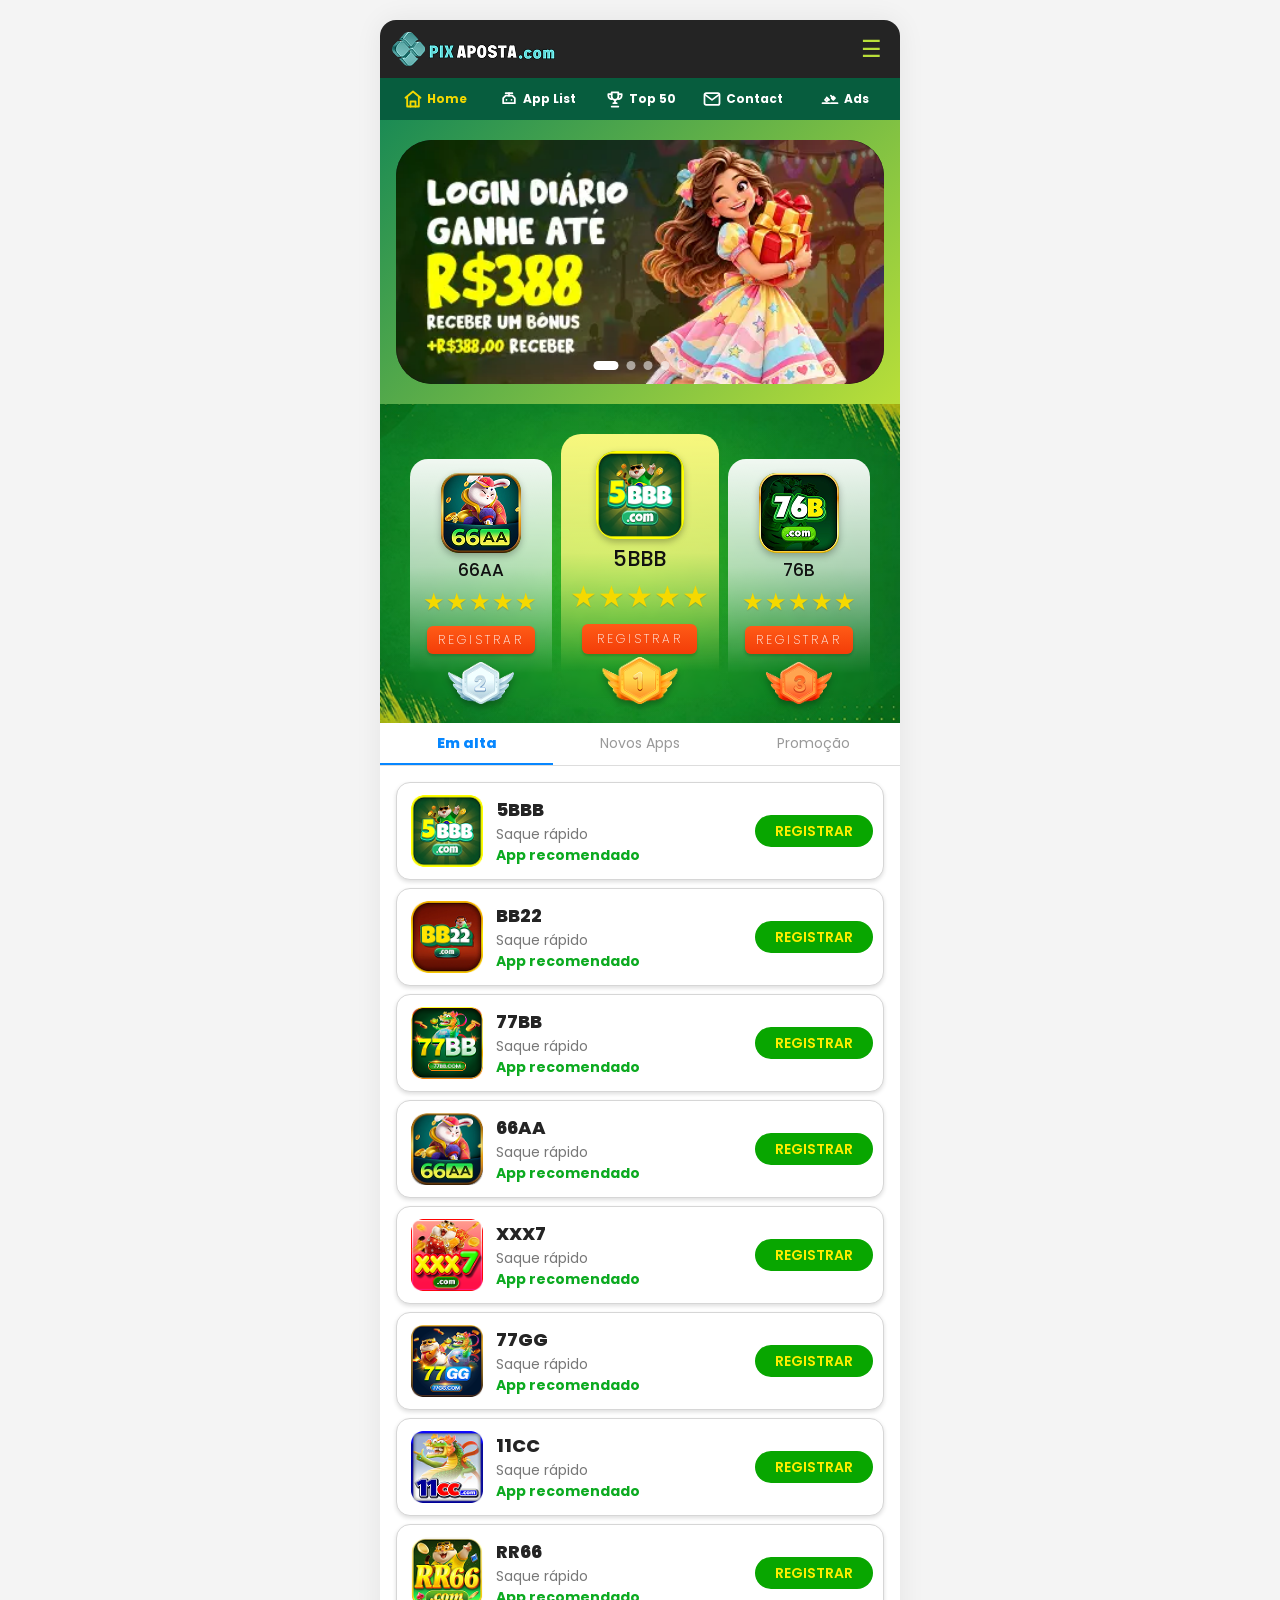
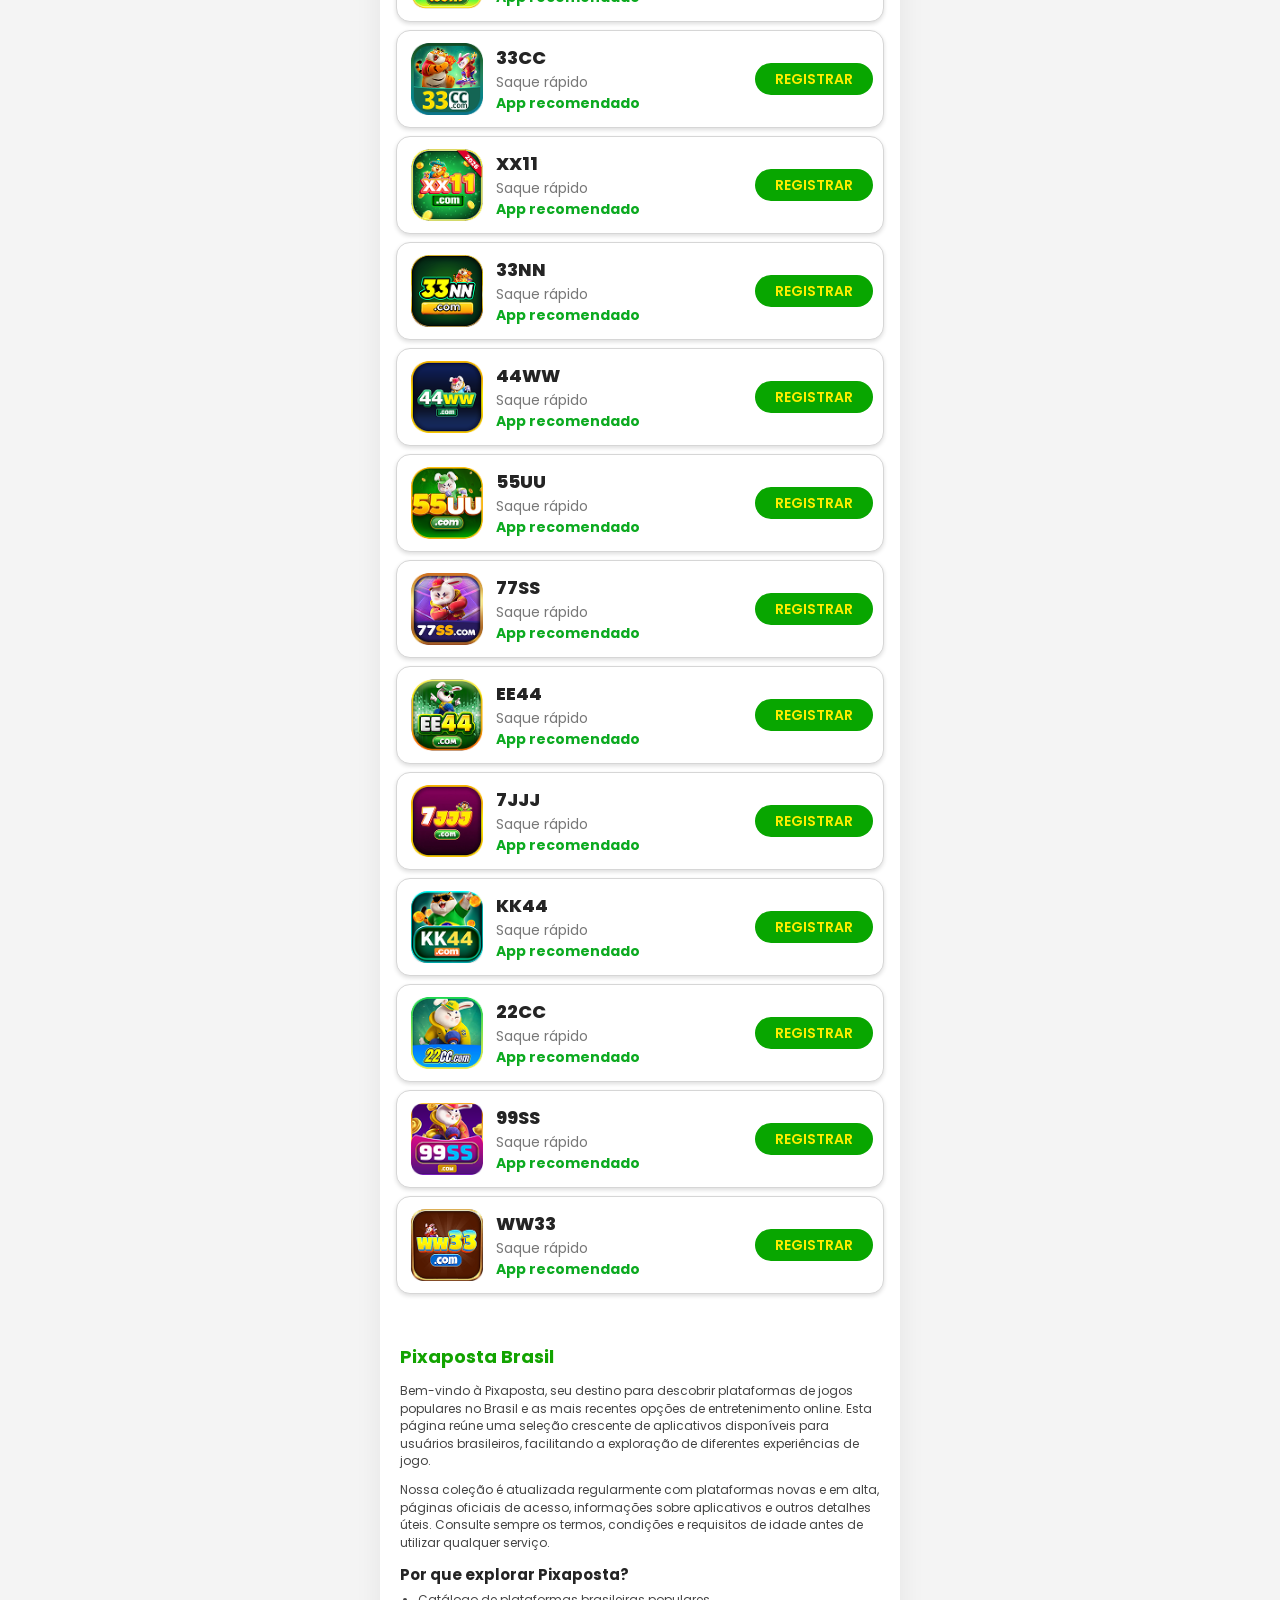
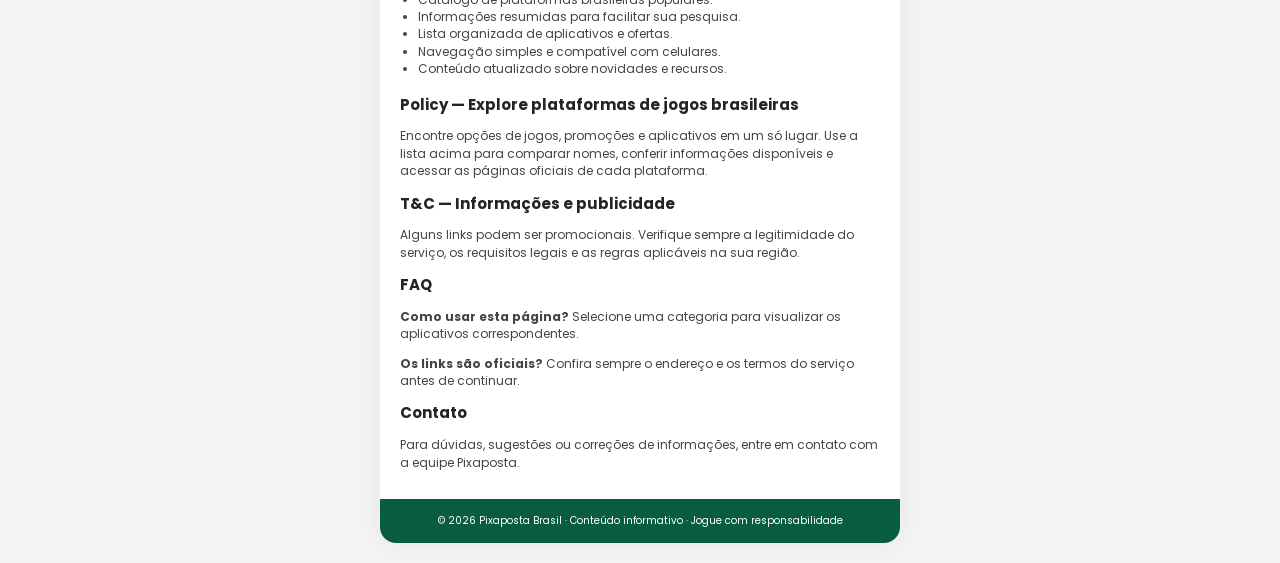
==== index.html @ 44bed82c "update 5" ====
<!doctype html>
<html lang="pt-BR">
<head>
    <meta charset="utf-8">
    <meta name="viewport" content="width=device-width, initial-scale=1">
    <title>Pixaposta Brasil — Aplicativos de Jogos, Plataformas e Ofertas</title>
    <meta name="description" content="Confira aplicativos de jogos e plataformas populares no Brasil. Explore novidades, ofertas e informações sobre cada aplicativo.">
    <meta name="robots" content="index,follow,max-image-preview:large">
    <meta name="author" content="Pixaposta Brasil">
    <meta name="format-detection" content="telephone=no">
    <link rel="canonical" href="https://example.com/">
    <meta property="og:type" content="website">
    <meta property="og:locale" content="pt_BR">
    <meta property="og:title" content="Pixaposta Brasil — Aplicativos de Jogos, Plataformas e Ofertas">
    <meta property="og:description" content="Explore plataformas brasileiras de jogos, bônus e aplicativos recomendados.">
    <meta name="theme-color" content="#075d3e">
    <link rel="preconnect" href="https://fonts.googleapis.com">
    <link rel="preconnect" href="https://fonts.gstatic.com" crossorigin>
    <link href="https://fonts.googleapis.com/css2?family=Poppins:wght@400;500;600;700;800;900&display=swap" rel="stylesheet">
    <link rel="stylesheet" href="./assets/css/style.css">
    <script type="application/ld+json">
    {"@context":"https://schema.org","@type":"WebSite","name":"Pix Aposta Brasil","url":"https://example.com/","inLanguage":"pt-BR","description":"Plataformas brasileiras de jogos, bônus e aplicativos recomendados."}
    </script>
</head>
<body>
<main class="site" id="home">
    <header>
        <div class="topbar">
        <a class="brand" href="index.html" aria-label="Pix Aposta Brasil">
            <img class="brand-logo" src="./assets/images/pixaposta-logo.png" alt="Pix Aposta Brasil">
        </a>
        <button class="menu" id="menu-toggle" type="button" aria-label="Abrir menu" aria-expanded="false" aria-controls="site-menu">☰</button>
        </div>
        <nav class="menu-panel" id="site-menu" aria-label="Menu do site">
        <a href="index.html"><span class="menu-icon" aria-hidden="true"><svg viewBox="0 0 24 24" fill="none" stroke="currentColor" stroke-width="2" stroke-linecap="round" stroke-linejoin="round"><path d="M3 10.5 12 3l9 7.5"/><path d="M5 9.5V21h14V9.5"/><path d="M9 21v-6h6v6"/></svg></span>Home</a>
        <a href="#policy"><span class="menu-icon" aria-hidden="true"><svg viewBox="0 0 24 24" fill="none" stroke="currentColor" stroke-width="2" stroke-linecap="round" stroke-linejoin="round"><path d="M12 3 20 6v6c0 5-3.5 8-8 9-4.5-1-8-4-8-9V6l8-3Z"/><path d="m9 12 2 2 4-4"/></svg></span>Policy</a>
        <a href="#terms"><span class="menu-icon" aria-hidden="true"><svg viewBox="0 0 24 24" fill="none" stroke="currentColor" stroke-width="2" stroke-linecap="round" stroke-linejoin="round"><path d="M6 3h9l3 3v15H6z"/><path d="M15 3v4h4"/><path d="M9 12h6M9 16h6"/></svg></span>T&amp;C</a>
        <a href="#about"><span class="menu-icon" aria-hidden="true"><svg viewBox="0 0 24 24" fill="none" stroke="currentColor" stroke-width="2" stroke-linecap="round" stroke-linejoin="round"><circle cx="12" cy="8" r="4"/><path d="M4 21c1.5-4 4-6 8-6s6.5 2 8 6"/></svg></span>About</a>
        <a href="#faq"><span class="menu-icon" aria-hidden="true"><svg viewBox="0 0 24 24" fill="none" stroke="currentColor" stroke-width="2" stroke-linecap="round" stroke-linejoin="round"><circle cx="12" cy="12" r="9"/><path d="M9.5 9a2.7 2.7 0 1 1 4.5 2c-1.4 1-2 1.5-2 3"/><path d="M12 17h.01"/></svg></span>FAQ</a>
        </nav>
        <nav class="nav" aria-label="Navegação principal">
        <a href="index.html" class="active" aria-current="page"><span class="nav-icon" aria-hidden="true"><svg viewBox="0 0 24 24" fill="none" stroke="currentColor" stroke-width="2.2" stroke-linecap="round" stroke-linejoin="round"><path d="M3 10.5 12 3l9 7.5"/><path d="M5 9.5V21h14V9.5"/><path d="M9 21v-6h6v6"/></svg></span><span class="nav-label">Home</span></a>
        <a href="applist.html"><span class="nav-icon" aria-hidden="true"><svg viewBox="0 0 24 24" fill="none" stroke="currentColor" stroke-width="2.1" stroke-linecap="round" stroke-linejoin="round"><path d="M8 8h8l3 3v6H5v-6l3-3Z"/><path d="M9 13h.01M15 13h.01"/><path d="M12 8V5"/><path d="M8 5h8"/></svg></span><span class="nav-label">App List</span></a>
        <a href="top.html"><span class="nav-icon" aria-hidden="true"><svg viewBox="0 0 24 24" fill="none" stroke="currentColor" stroke-width="2.1" stroke-linecap="round" stroke-linejoin="round"><path d="M8 4h8v5a4 4 0 0 1-8 0V4Z"/><path d="M8 6H4v2a4 4 0 0 0 4 4M16 6h4v2a4 4 0 0 1-4 4M12 13v4M8 21h8M10 17h4"/></svg></span><span class="nav-label">Top 50</span></a>
        <a href="#contato"><span class="nav-icon" aria-hidden="true"><svg viewBox="0 0 24 24" fill="none" stroke="currentColor" stroke-width="2.1" stroke-linecap="round" stroke-linejoin="round"><rect x="3" y="5" width="18" height="14" rx="2"/><path d="m4 7 8 6 8-6"/></svg></span><span class="nav-label">Contact</span></a>
        <a href="#anuncios"><span class="nav-icon" aria-hidden="true"><svg viewBox="0 0 24 24" fill="none" stroke="currentColor" stroke-width="2.1" stroke-linecap="round" stroke-linejoin="round"><path d="m14 11 2-2 2 2-2 2-2-2Z"/><path d="m10 13-2 2-2-2 2-2 2 2Z"/><path d="m8 10 3 3"/><path d="m13 8 3 3"/><path d="M3 17h8M13 17h8"/></svg></span><span class="nav-label">Ads</span></a>
        </nav>
    </header>
    <section class="hero" aria-labelledby="hero-title">

        <div
            class="hero-slider"
            id="hero-slider"
            aria-roledescription="carousel"
            aria-label="Banners em destaque"
        >

            <div class="hero-slides">

                <article
                    class="hero-slide active"
                    role="group"
                    aria-roledescription="slide"
                    aria-label="1 de 5"
                >
                    <img
                        src="./assets/images/banners/banner-slider1.webp"
                        alt="Pix Aposta Brasil - Banner em destaque"
                        width="1200"
                        height="600"
                        fetchpriority="high"
                        decoding="async"
                    >
                </article>

                <article
                    class="hero-slide"
                    role="group"
                    aria-roledescription="slide"
                    aria-label="2 de 5"
                    aria-hidden="true"
                >
                    <img
                        src="./assets/images/banners/banner-slider2.webp"
                        alt="Pix Aposta Brasil - Ofertas e novidades"
                        width="1200"
                        height="600"
                        loading="lazy"
                        decoding="async"
                    >
                </article>

                <article
                    class="hero-slide"
                    role="group"
                    aria-roledescription="slide"
                    aria-label="3 de 5"
                    aria-hidden="true"
                >
                    <img
                        src="./assets/images/banners/banner-slider3.webp"
                        alt="Pix Aposta Brasil - Plataformas em destaque"
                        width="1200"
                        height="600"
                        loading="lazy"
                        decoding="async"
                    >
                </article>

                <!-- <article
                    class="hero-slide"
                    role="group"
                    aria-roledescription="slide"
                    aria-label="4 de 5"
                    aria-hidden="true"
                >
                    <img
                        src="./assets/images/banners/banner-slider4.webp"
                        alt="Pix Aposta Brasil - Promoções especiais"
                        width="1200"
                        height="600"
                        loading="lazy"
                        decoding="async"
                    >
                </article>

                <article
                    class="hero-slide"
                    role="group"
                    aria-roledescription="slide"
                    aria-label="5 de 5"
                    aria-hidden="true"
                >
                    <img
                        src="./assets/images/banners/banner-slider5.webp"
                        alt="Pix Aposta Brasil - Novos aplicativos"
                        width="1200"
                        height="600"
                        loading="lazy"
                        decoding="async"
                    >
                </article> -->

            </div>

            <!-- Previous -->
            <button
                class="hero-arrow hero-prev"
                type="button"
                aria-label="Banner anterior"
            >
                ‹
            </button>

            <!-- Next -->
            <button
                class="hero-arrow hero-next"
                type="button"
                aria-label="Próximo banner"
            >
                ›
            </button>

            <!-- Indicators -->
            <div
                class="hero-dots"
                role="tablist"
                aria-label="Selecionar banner"
            >
                <button
                    class="hero-dot active"
                    type="button"
                    role="tab"
                    aria-selected="true"
                    aria-label="Ir para o banner 1"
                    data-slide="0"
                ></button>

                <button
                    class="hero-dot"
                    type="button"
                    role="tab"
                    aria-selected="false"
                    aria-label="Ir para o banner 2"
                    data-slide="1"
                ></button>

                <button
                    class="hero-dot"
                    type="button"
                    role="tab"
                    aria-selected="false"
                    aria-label="Ir para o banner 3"
                    data-slide="2"
                ></button>

                <button
                    class="hero-dot"
                    type="button"
                    role="tab"
                    aria-selected="false"
                    aria-label="Ir para o banner 4"
                    data-slide="3"
                ></button>

                <button
                    class="hero-dot"
                    type="button"
                    role="tab"
                    aria-selected="false"
                    aria-label="Ir para o banner 5"
                    data-slide="4"
                ></button>
            </div>

        </div>

    </section>
    <!-- =========================
     TOP 3 PLATFORM RANKING
    ========================= -->
    <section class="top3-ranking">

    <!-- Background image goes here -->
    <div class="ranking-bg"></div>

    <div class="ranking-content">

        <!-- RANK #2 -->
        <article class="rank-card rank-2">
        <div class="rank-platform">
            <div class="platform-logo">
            <img src="./assets/images/66AA_rank2.png" alt="66AA">
            </div>
            <div class="platform-name">66AA</div>

            <div class="stars">
            ★★★★★
            </div>

            <a href="#" class="rank-button">REGISTRAR</a>
        </div>

        <div class="rank-medal">
            <img src="./assets/images/rank2-icon.png" alt="2nd place">
        </div>
        </article>


        <!-- RANK #1 -->
        <article class="rank-card rank-1">
        <div class="rank-platform">
            <div class="platform-logo">
            <img src="./assets/images/5BBB_rank1.png" alt="5BBB">
            </div>

            <div class="platform-name">5BBB</div>

            <div class="stars">
            ★★★★★
            </div>

            <a href="#" class="rank-button">REGISTRAR</a>
        </div>

        <div class="rank-medal">
            <img src="./assets/images/rank1-icon.png" alt="1st place">
        </div>
        </article>


        <!-- RANK #3 -->
        <article class="rank-card rank-3">
        <div class="rank-platform">
            <div class="platform-logo">
            <img src="./assets/images/76B_rank3.png" alt="76B">
            </div>

            <div class="platform-name">76B</div>

            <div class="stars">
            ★★★★★
            </div>

            <a href="#" class="rank-button">REGISTRAR</a>
        </div>

        <div class="rank-medal">
            <img src="./assets/images/rank3-icon.png" alt="3rd place">
        </div>
        </article>

    </div>
    </section>
    <nav class="tabs" aria-label="Categorias" role="tablist">
        <button class="active" id="tab-hot" role="tab" aria-selected="true" aria-controls="apps" data-category="hot">Em alta</button>
        <button id="tab-new" role="tab" aria-selected="false" aria-controls="apps" data-category="new">Novos Apps</button>
        <button id="tab-promo" role="tab" aria-selected="false" aria-controls="apps" data-category="promo">Promoção</button>
    </nav>
    <section class="list" id="apps" aria-labelledby="apps-title" role="tabpanel" tabindex="0">
        <h2 id="apps-title" class="sr-only">Aplicativos em alta</h2>
        <div id="app-list"></div>
        <p id="empty-state" class="empty-state" hidden>Nenhum aplicativo disponível nesta categoria.</p>
    </section>
    <section class="content" id="top10">
        <h2 id="about">Pixaposta Brasil</h2>
        <p>Bem-vindo à Pixaposta, seu destino para descobrir plataformas de jogos populares no Brasil e as mais recentes opções de entretenimento online. Esta página reúne uma seleção crescente de aplicativos disponíveis para usuários brasileiros, facilitando a exploração de diferentes experiências de jogo.</p>
        <p>Nossa coleção é atualizada regularmente com plataformas novas e em alta, páginas oficiais de acesso, informações sobre aplicativos e outros detalhes úteis. Consulte sempre os termos, condições e requisitos de idade antes de utilizar qualquer serviço.</p>
        <h3>Por que explorar Pixaposta?</h3>
        <ul><li>Catálogo de plataformas brasileiras populares.</li><li>Informações resumidas para facilitar sua pesquisa.</li><li>Lista organizada de aplicativos e ofertas.</li><li>Navegação simples e compatível com celulares.</li><li>Conteúdo atualizado sobre novidades e recursos.</li></ul>
        <h3 id="policy">Policy — Explore plataformas de jogos brasileiras</h3>
        <p>Encontre opções de jogos, promoções e aplicativos em um só lugar. Use a lista acima para comparar nomes, conferir informações disponíveis e acessar as páginas oficiais de cada plataforma.</p>
        <h3 id="terms">T&amp;C — Informações e publicidade</h3><p>Alguns links podem ser promocionais. Verifique sempre a legitimidade do serviço, os requisitos legais e as regras aplicáveis na sua região.</p>
        <h3 id="faq">FAQ</h3><p><strong>Como usar esta página?</strong> Selecione uma categoria para visualizar os aplicativos correspondentes.</p><p><strong>Os links são oficiais?</strong> Confira sempre o endereço e os termos do serviço antes de continuar.</p><h3 id="contato">Contato</h3><p>Para dúvidas, sugestões ou correções de informações, entre em contato com a equipe Pixaposta.</p>
    </section>
    <footer class="footer">© 2026 Pixaposta Brasil · Conteúdo informativo · Jogue com responsabilidade</footer>
    </main>
    <script src="./assets/js/app.js" defer></script>
</body>
</html>
---- assets/css/style.css ----
:root {
  --green: #075d3e;
  --green-2: #16a000;
  --lime: #b9df39;
  --orange: #ff6b19;
  --ink: #242424;
  --muted: #666;
  --bg: #f4f4f4;
  --card: #fff;
  --line: #ddd;
  --radius: 14px;
  --shadow:0 12px 30px rgba(0,0,0,.10);
}
* {
  box-sizing: border-box;
}
html {
  scroll-behavior: smooth;
}
body {
  margin: 0;
  background: var(--bg);
  font-family: "Poppins", Arial, Helvetica, sans-serif;
  color: var(--ink);
  line-height: 1.45;
}
a {
  color: inherit;
}
button,
a {
  touch-action: manipulation;
}
.site {
  width: min(100%, 520px);
  margin: auto;
  background: #fff;
  min-height: 100vh;
  box-shadow: 0 0 28px #0001;
}
.topbar {
  background: #242424;
  color: #fff;
  min-height: 58px;
  display: flex;
  align-items: center;
  justify-content: space-between;
  padding: 7px 12px;
  font-size: 11px;
}
.brand {
  display: flex;
  align-items: center;
  min-width: 0;
}
.brand-logo {
  display: block;
  width: auto;
  max-width: min(210px, calc(100vw - 70px));
  height: auto;
  max-height: 42px;
  object-fit: contain;
}
.menu {
  font-size: 23px;
  color: #b9df39;
  background: transparent;
  border: 0;
  cursor: pointer;
  padding: 5px 6px;
  border-radius: 6px;
  line-height: 1;
  flex: 0 0 auto;
}
.menu:focus-visible {
  outline: 2px solid #b9df39;
  outline-offset: 2px;
}
.menu-panel {
  display: none;
  background: #031e03;
  border-bottom: 1px solid #ddd;
  box-shadow: 0 4px 10px #0002;
  padding: 6px 10px;
}
.menu-panel.open {
  display: block;
}
.menu-panel a {
  display: flex;
  align-items: center;
  gap: 9px;
  text-decoration: none;
  color: #eaff3b;
  font-size: 14px;
  font-weight: 600;
  padding: 10px 8px;
  border-radius: 8px;
}
.menu-panel a:hover,
.menu-panel a:focus-visible {
  background: #eef8e9;
  color: #075d3e;
}
.menu-panel a:focus-visible {
  outline: 2px solid #16a000;
  outline-offset: 1px;
}
.menu-icon,
.nav-icon {
  width: 20px;
  height: 20px;
  display: inline-flex;
  align-items: center;
  justify-content: center;
  flex: 0 0 20px;
}
.menu-icon svg,
.nav-icon svg {
  width: 20px;
  height: 20px;
  display: block;
}
.nav {
  background: var(--green);
  color: #fff;
  display: flex;
  justify-content: space-around;
  gap: 2px;
  padding: 7px 5px;
  font-size: 12px;
}
.nav a {
  display: flex;
  flex: 1;
  min-width: 0;
  align-items: center;
  justify-content: center;
  gap: 4px;
  padding: 4px 2px;
  text-decoration: none;
  font-weight: 700;
  color: #fff;
  border-radius: 7px;
  white-space: nowrap;
}
.nav a.active,
.nav a:hover,
.nav a:focus-visible {
  color: #f5d900;
}
.nav a:focus-visible {
  outline: 2px solid #f5d900;
  outline-offset: 1px;
}
.nav-label {
  display: inline-block;
}
.hero {
  padding: 8px;
  background: linear-gradient(135deg, #1b8b54, #b9df39);
}
.hero-banner {
  min-height: 95px;
  border-radius: 16px;
  /* background: radial-gradient(circle at 80% 20%, #ffd26a 0 9%, transparent 10%),
    linear-gradient(120deg, #174d37, #7b4b22 55%, #e5a54a); */
  color: #fff;
  padding: 16px;
  position: relative;
  overflow: hidden;
}

.hero-banner img {
    width: 100%;
    height: auto;
}
/* .hero-banner:after {
  content: "🎁";
  position: absolute;
  right: 12px;
  bottom: 2px;
  font-size: 68px;
  filter: drop-shadow(0 3px 2px #0005);
} */
.hero-banner h1 {
  font-size: 17px;
  line-height: 1.05;
  margin: 0 0 6px;
  max-width: 55%;
  text-transform: uppercase;
}
.hero-banner strong {
  color: #eaff3b;
  font-size: 25px;
  display: block;
}
.hero-banner small {
  font-size: 9px;
}
.featured {
  background: linear-gradient(135deg, #0d804d, #79b72b);
  padding: 12px 9px 10px;
  display: grid;
  grid-template-columns: repeat(3, 1fr);
  gap: 7px;
}
.feature {
  background: #fff;
  border-radius: 10px;
  padding: 8px 5px;
  text-align: center;
  box-shadow: 0 2px 0 #0002;
}
.app-icon {
  width: 48px;
  height: 48px;
  margin: 0 auto 5px;
  /* border-radius: 10px; */
  display: grid;
  place-items: center;
  /* background: linear-gradient(135deg, #0b5b39, #1aa600); */
  color: #fff;
  font-size: 13px;
  font-weight: 900;
  /* border: 3px solid #f4d94a; */
  box-shadow: inset 0 0 0 2px #fff5;
}
.feature h2 {
  font-size: 11px;
  margin: 2px 0;
}
.stars {
  color: #f5a400;
  font-size: 20px;
}
.btn {
  display: inline-block;
  background: var(--orange);
  color: #ffee00;
  border: 0;
  border-radius: 5px;
  padding: 5px 12px;
  font-size: 9px;
  font-weight: 600;
  text-decoration: none;
  text-transform: uppercase;
}
.tabs {
  display: flex;
  background: #fff;
  border-bottom: 1px solid #ddd;
}
.tabs button {
  flex: 1;
  text-align: center;
  padding: 10px 3px;
  background: transparent;
  border: 0;
  border-bottom: 2px solid transparent;
  text-decoration: none;
  font: inherit;
  font-size: 14px;
  color: #999;
  cursor: pointer;
}
.tabs button.active {
  color: #0787ff;
  border-bottom-color: #0787ff;
  font-weight: 800;
}
.tabs button:focus-visible {
  outline: 2px solid #0787ff;
  outline-offset: -2px;
}
.empty-state {
  font-size: 11px;
  color: #777;
  text-align: center;
  padding: 24px 8px;
}
.list {
  padding: 16px;
}
.app-card {
  display: flex;
  align-items: center;
  gap: 9px;
  background: var(--card);
  border: 1px solid #d6d6d6;
  border-radius: 14px;
  padding: 8px 10px;
  margin: 0 0 8px;
  box-shadow: 0 2px 4px #0002;
  min-height: 67px;
}
.app-card .app-icon {
  flex: 0 0 80px;
  width: 80px;
  height: 80px;
  margin: 0;
  font-size: 14px;
  /* border-width: 2px; */
}
.app-info {
  min-width: 0;
  flex: 1;
}
.app-name {
  font-size: 14px;
  font-weight: 800;
  margin: 0;
}
.app-sub {
  font-size: 9px;
  color: #777;
  margin: 1px 0;
}
.recommend {
  font-size: 9px;
  color: #0caa20;
  font-weight: 700;
}

.app-card .btn {
    background: #08a600;
    border-radius: 20px;
    font-size: 14px;
    padding: 6px 20px;
    white-space: nowrap;
}
.content {
  padding: 16px 20px;
}
.content h2 {
  color: #12a300;
  font-size: 18px;
  margin: 10px 0 5px;
}
.content h3 {
  font-size: 15px;
  margin: 13px 0 4px;
}
.content p,
.content li {
  font-size: 12px;
  color: #444;
}
.content ul {
  padding-left: 18px;
  margin-top: 5px;
}
.footer {
  background: #075d3e;
  color: #fff;
  text-align: center;
  font-size: 10px;
  padding: 15px;
}
.sr-only {
  position: absolute;
  width: 1px;
  height: 1px;
  padding: 0;
  margin: -1px;
  overflow: hidden;
  clip: rect(0, 0, 0, 0);
  white-space: nowrap;
  border: 0;
}
@media (min-width: 700px) {
  body {
    padding: 20px;
  }
  .site {
    border-radius: 16px;
    overflow: hidden;
  }
  .hero-banner {
    min-height: 150px;
    /* padding: 25px; */
  }
  .hero-banner h1 {
    font-size: 24px;
  }
  .hero-banner strong {
    font-size: 36px;
  }
  .hero-banner:after {
    font-size: 110px;
  }
  .content p,
  .content li {
    font-size: 12px;
  }
  .app-card {
    min-height: 76px;
  }
  .app-name {
    font-size: 18px;
  }
  .app-sub,
  .recommend {
    font-size: 14px;
  }
  .recommend {
    margin: 0;
    }
}

    /* ========================================
   TOP 3 RANKING SECTION
======================================== */

.top3-ranking {
  position: relative;
  width: 100%;
  min-height: 315px;
  overflow: hidden;

  /* Green/yellow base similar to reference */
  background:
    radial-gradient(
      circle at 50% 45%,
      rgba(185, 223, 57, 0.35),
      transparent 55%
    ),
    linear-gradient(
      135deg,
      #075d3e 0%,
      #0b8143 45%,
      #179c32 100%
    );

  padding: 10px 10px 5px;
}


/* ----------------------------------------
   BACKGROUND IMAGE
   Replace ranking-background.jpg
   with your own artwork
----------------------------------------- */

.ranking-bg {
  position: absolute;
  inset: 0;

  background-image: url("https://darknabster.github.io/PixAposta/assets/images/ranking-bg.png");
  background-size: cover;
  background-position: center;
  background-repeat: no-repeat;

  /*
    Keeps the background visible while
    allowing the ranking cards to stand out.
  */
  z-index: 0;
}


/* Optional subtle green overlay */

.ranking-bg::after {
  content: "";
  position: absolute;
  inset: 0;

  background:
    linear-gradient(
      90deg,
      rgba(0, 100, 45, 0.20),
      rgba(20, 150, 45, 0.05),
      rgba(0, 100, 45, 0.20)
    );
}


/* ----------------------------------------
   RANKING CONTENT
----------------------------------------- */

.ranking-content {
  position: relative;
  z-index: 2;

  width: 100%;
  max-width: 500px;
  margin: 0 auto;

  display: grid;

  /*
    Center card is wider.
  */
  grid-template-columns:
    1fr
    1.12fr
    1fr;

  align-items: end;

  gap: 9px;

  /* min-height: 300px; */
  padding: 20px;
}


/* ----------------------------------------
   CARD BASE
----------------------------------------- */

.rank-card {
  position: relative;

  display: flex;
  flex-direction: column;
  align-items: center;

  /*
    Transparent white gradient,
    matching the reference.
  */
  background:
    linear-gradient(
      180deg,
      rgba(255, 255, 255, 0.94) 0%,
      rgba(255, 255, 255, 0.66) 45%,
      rgba(255, 255, 255, 0) 90%
    );

  border-radius: 18px 18px 22px 22px;

  padding: 14px 8px 44px;

  /* box-shadow:
    0 5px 12px rgba(0, 0, 0, 0.20),
    inset 0 1px 0 rgba(255, 255, 255, 0.85); */

  backdrop-filter: blur(2px);

  min-width: 0;
}


/* ----------------------------------------
   DIFFERENT CARD HEIGHTS
----------------------------------------- */

/* #2 */
.rank-2 {
  min-height: 205px;
}

/* #1 — BIGGER + LONGER */
.rank-1 {
  min-height: 255px;

  padding-top: 17px;

  border-radius: 20px 20px 24px 24px;

  /*
    Slightly stronger highlight for #1
  */
  background:
    linear-gradient(
      180deg,
      rgba(255, 251, 129, 0.97) 0%,
      rgba(255, 251, 129, 0.80) 45%,
      rgba(255, 251, 129, 0) 90%
    );

  /* box-shadow:
    0 7px 16px rgba(0, 0, 0, 0.25),
    inset 0 1px 0 rgba(255, 255, 255, 0.95);*/
} 

/* #3 */
.rank-3 {
  min-height: 205px;
}


/* ----------------------------------------
   PLATFORM LOGO
----------------------------------------- */

.platform-logo {
  width: 80px;
  height: 80px;

  border-radius: 18px;

  /* padding: 4px; */

  background:
    linear-gradient(
      145deg,
      #f7e94b,
      #fff36b,
      #d5bd16
    );

  /* border: 2px solid #e8dc38; */

  box-shadow:
    0 3px 7px rgba(0, 0, 0, 0.28),
    inset 0 0 0 3px rgba(0, 90, 35, 0.55);

  display: flex;
  align-items: center;
  justify-content: center;

  overflow: hidden;
}


/* #1 logo is larger */

.rank-1 .platform-logo {
  width: 88px;
  height: 88px;

  border-radius: 20px;
}


/* Actual logo image */

.platform-logo img {
  width: 100%;
  height: 100%;

  object-fit: contain;

  display: block;

  border-radius: 13px;
}

.rank-platform {
  display: flex;
  flex-direction: column;
  align-items: center;
  justify-content: center;

  gap: 4px;
}

/* ----------------------------------------
   PLATFORM NAME
----------------------------------------- */

.platform-name {
  margin-top: 5px;

  font-size: 17px;
  line-height: 1;

  font-weight: 500;

  color: #111;

  text-align: center;
}


/* #1 platform name */

.rank-1 .platform-name {
  font-size: 21px;
  font-weight: 500;
}


/* ----------------------------------------
   STARS
----------------------------------------- */

.stars {
  margin-top: 7px;

  color: #f5d900;

  font-size: 24px;

  line-height: 1;

  letter-spacing: 1px;

  text-shadow:
    0 1px 1px rgba(120, 75, 0, 0.25);
}


/* #1 stars */

.rank-1 .stars {
  font-size: 30px;
  margin-top: 9px;
}


/* ----------------------------------------
   REGISTER BUTTON
----------------------------------------- */

.rank-button {
  display: flex;
  align-items: center;
  justify-content: center;

  width: 100%;

  max-width: 108px;

  min-height: 28px;

  margin-top: 8px;

  border-radius: 6px;

  background:
    linear-gradient(
      180deg,
      #ff5b16 0%,
      #f33d08 100%
    );

  color: #fff;

  text-decoration: none;

  font-size: 12px;

  font-weight: 200;

  letter-spacing: 3px;

  padding: 0 20px;
  box-shadow:
    0 2px 3px rgba(0, 0, 0, 0.18);

  transition:
    transform 0.15s ease,
    filter 0.15s ease;
}


.rank-button:hover {
  filter: brightness(1.08);
  transform: translateY(-1px);
}


/* #1 button */

.rank-1 .rank-button {
  max-width: 115px;
  min-height: 30px;
  font-size: 12px;
}


/* ----------------------------------------
   MEDAL / RANKING BADGE
----------------------------------------- */

.rank-medal {
  position: absolute;

  left: 50%;

  transform: translateX(-50%);

  bottom: -18px;

  width: 66px;
  height: 66px;

  display: flex;
  align-items: center;
  justify-content: center;

  z-index: 5;
}


.rank-medal img {
  width: 100%;
  height: 100%;

  object-fit: contain;

  display: block;

  filter:
    drop-shadow(0 4px 3px rgba(0,0,0,0.28));
}


/* #1 medal is slightly larger */

.rank-1 .rank-medal {
  width: 75px;
  height: 75px;

  bottom: -20px;
}


/* ----------------------------------------
   MOBILE
----------------------------------------- */

@media (max-width: 380px) {

  .top3-ranking {
    min-height: 285px;
    padding-left: 7px;
    padding-right: 7px;
  }

  .ranking-content {
    gap: 6px;
    min-height: 270px;
  }

  .rank-card {
    min-height: 185px;
    padding-left: 5px;
    padding-right: 5px;
  }

  .rank-1 {
    min-height: 230px;
  }

  .platform-logo {
    width: 62px;
    height: 62px;
  }

  .rank-1 .platform-logo {
    width: 72px;
    height: 72px;
  }

  .platform-name {
    font-size: 14px;
  }

  .rank-1 .platform-name {
    font-size: 17px;
  }

  .stars {
    font-size: 14px;
  }

  .rank-1 .stars {
    font-size: 14px;
  }

  .rank-button {
    max-width: 95px;
    font-size: 8px;
  }

  .rank-medal {
    width: 55px;
    height: 55px;
  }

  .rank-1 .rank-medal {
    width: 63px;
    height: 63px;
  }
}

@media (max-width: 512px) {
  .stars {
      font-size: 14px;
    }
  .rank-1 .stars {
      font-size: 18px;
  }
}

/* ========================================
   PROMOTIONS — SINGLE COLUMN
======================================== */

.promo-grid {
    width: 100%;
    /* max-width: 408px; */
    margin: 0 auto;

    display: flex;
    flex-direction: column;
    gap: 16px;
}

.promo-card {
    width: 100%;
    overflow: hidden;
    border-radius: 14px;
    line-height: 0;
}

.promo-card img {
    display: block;
    width: 100%;
    /* max-width: 408px; */
    height: auto;

    aspect-ratio: 408 / 136;
    object-fit: contain;
}


/* ========================================
   MOBILE
======================================== */

@media (max-width: 600px) {
    .promo-grid {
        width: 100%;
        /* max-width: 408px; */
        gap: 12px;
    }

    .promo-card {
        border-radius: 10px;
    }
}

/* ========================================
   HERO SLIDER
======================================== */

.hero {
    width: 100%;
    padding: 20px 16px;
}

.hero-slider {
    position: relative;
    width: 100%;
    max-width: 1200px;
    margin: 0 auto;

    overflow: hidden;

    border-radius: 36px;

    background: #111;

    touch-action: pan-y;
    user-select: none;
}

.hero-slides {
    position: relative;
    width: 100%;

    aspect-ratio: 1200 / 600;
}


/* ========================================
   SLIDES
======================================== */

.hero-slide {
    position: absolute;
    inset: 0;

    width: 100%;
    height: 100%;

    opacity: 0;
    visibility: hidden;

    transition:
        opacity 0.7s ease,
        visibility 0.7s ease;

    pointer-events: none;
}

.hero-slide.active {
    opacity: 1;
    visibility: visible;

    pointer-events: auto;
}

.hero-slide img {
    display: block;

    width: 100%;
    height: 100%;

    object-fit: cover;
}


/* ========================================
   ARROWS
======================================== */

.hero-arrow {
    position: absolute;
    top: 50%;
    z-index: 5;

    width: 44px;
    height: 44px;

    display: flex;
    align-items: center;
    justify-content: center;

    transform: translateY(-50%);

    border: 0;
    border-radius: 50%;

    background: rgba(0, 0, 0, 0.55);

    color: #fff;

    font-size: 32px;
    line-height: 1;

    cursor: pointer;

    opacity: 0;

    transition:
        opacity 0.2s ease,
        background 0.2s ease,
        transform 0.2s ease;
}

.hero-slider:hover .hero-arrow,
.hero-slider:focus-within .hero-arrow {
    opacity: 1;
}

.hero-arrow:hover {
    background: rgba(0, 0, 0, 0.8);
}

.hero-prev {
    left: 16px;
}

.hero-next {
    right: 16px;
}


/* ========================================
   DOTS
======================================== */

.hero-dots {
    position: absolute;

    left: 50%;
    bottom: 14px;

    z-index: 5;

    display: flex;
    align-items: center;
    gap: 8px;

    transform: translateX(-50%);
}

.hero-dot {
    width: 9px;
    height: 9px;

    padding: 0;

    border: 0;
    border-radius: 50%;

    background: rgba(255, 255, 255, 0.55);

    cursor: pointer;

    transition:
        width 0.25s ease,
        background 0.25s ease;
}

.hero-dot.active {
    width: 25px;

    border-radius: 999px;

    background: #fff;
}


/* ========================================
   TABLET
======================================== */

@media (max-width: 768px) {

    .hero {
        padding: 14px 12px;
    }

    .hero-slider {
        border-radius: 26px;
    }
    .hero-slides {
        aspect-ratio: 1200 / 600;
    }
    .hero-arrow {
        width: 38px;
        height: 38px;

        font-size: 26px;

        opacity: 1;
    }

    .hero-prev {
        left: 10px;
    }

    .hero-next {
        right: 10px;
    }

    .hero-dots {
        bottom: 10px;
    }
}


/* ========================================
   MOBILE
======================================== */

@media (max-width: 480px) {

    .hero {
        padding: 10px 10px;
    }

    .hero-slider {
        border-radius: 26px;
    }

    .hero-slides {
        aspect-ratio: 1200 / 600;
    }

    .hero-arrow {
        width: 32px;
        height: 32px;

        font-size: 23px;
    }

    .hero-prev {
        left: 7px;
    }

    .hero-next {
        right: 7px;
    }

    .hero-dots {
        bottom: 7px;
        gap: 5px;
    }

    .hero-dot {
        width: 6px;
        height: 6px;
    }

    .hero-dot.active {
        width: 18px;
    }
}


/* ========================================
   REDUCED MOTION
======================================== */

@media (prefers-reduced-motion: reduce) {

    .hero-slide {
        transition: none;
    }

    .hero-dot,
    .hero-arrow {
        transition: none;
    }
}

/* ========================================
   NEW APP RIBBON
======================================== */

.app-card {
    position: relative;
    overflow: hidden;
}

.new-ribbon {
    position: absolute;

    top: 12px;
    right: -34px;

    z-index: 10;

    width: 115px;

    padding: 6px 0;

    background: #d71920;
    color: #fff;

    font-size: 12px;
    font-weight: 800;
    line-height: 1;

    text-align: center;
    text-transform: uppercase;

    transform: rotate(45deg);

    box-shadow: 0 3px 8px rgba(0, 0, 0, 0.25);

    pointer-events: none;
}

@media (max-width: 600px) {

    .new-ribbon {
        top: 10px;
        right: -37px;

        width: 110px;

        padding: 5px 0;

        font-size: 11px;
    }
}

/* =========================================
           MAIN CONTAINER
        ========================================= */

        .gaming-platforms {
            width: 100%;
            max-width: 620px;
            margin: 0 auto;
            padding: 18px 14px 24px;
            position: relative;
            overflow: hidden;
            background:var(--bg)
        }
        .gaming-platforms__intro {
          background: white;
          padding: 16px;
          box-shadow: 0 4px 18px rgba(0, 0, 0, .08);
          border-radius: 18px;
        }



        /* =========================================
           HEADER
        ========================================= */

        .gaming-platforms__header {
            position: relative;
            z-index: 2;

            text-align: center;

            margin-bottom: 16px;
            padding: 0 20px;
        }

        .gaming-platforms__title {
          /* margin: 0; */
          /* font-size: clamp(24px, 6vw, 36px); */
          line-height: 1.05;
          font-weight: 900;
          text-transform: uppercase;
          color: #168600;
          letter-spacing: -.5px;
          /* text-shadow: 0 1px 0 rgba(255, 255, 255, .8); */
          text-align: center;
          margin-top: 0;
        }


        /* =========================================
           PLATFORM GRID
        ========================================= */

        .platform-grid {
            position: relative;
            z-index: 2;

            display: grid;

            grid-template-columns:
                repeat(3, minmax(0, 1fr));

            gap: 14px 12px;

            width: 100%;
        }


        /* =========================================
           PLATFORM CARD
        ========================================= */

        .platform-card {
            display: flex;

            flex-direction: column;

            align-items: center;

            min-width: 0;

            text-decoration: none;

            color: #222;

            transition:
                transform .2s ease,
                filter .2s ease;
        }

        .platform-card:hover {
            transform: translateY(-3px);
            filter: brightness(1.04);
        }

        .platform-card:focus-visible {
            outline: 3px solid #168600;
            outline-offset: 4px;
            border-radius: 8px;
        }


        /* =========================================
           PLATFORM IMAGE
        ========================================= */

        .platform-card__image-wrapper {
            width: 100%;

            aspect-ratio: 1 / 1;

            display: flex;
            align-items: center;
            justify-content: center;

            overflow: hidden;

            border-radius: 11px;
        }

        .platform-card__image {
            width: 100%;
            height: 100%;

            display: block;

            object-fit: contain;

            border-radius: 10px;
        }


        /* =========================================
           PLATFORM DOMAIN
        ========================================= */

        .platform-card__name {
            display: block;

            width: 100%;

            margin-top: 4px;

            text-align: center;

            font-size: 14px;

            line-height: 1.15;

            font-weight: 600;

            color: #222;

            overflow-wrap: anywhere;
        }


        /* =========================================
           TABLET
        ========================================= */

        @media (max-width: 600px) {

            .gaming-platforms {
                max-width: 100%;

                padding:24px;
            }

            .gaming-platforms::before {
                left: 22px;
            }

            .gaming-platforms::after {
                right: 22px;
            }

            .platform-grid {
                gap: 12px 10px;
            }

            .platform-card__name {
                font-size: 14px;
            }
        }


        /* =========================================
           SMALL MOBILE
        ========================================= */

        @media (max-width: 380px) {

            .gaming-platforms {
                padding-left: 10px;
                padding-right: 10px;
            }

            .gaming-platforms__header {
                padding-left: 12px;
                padding-right: 12px;
            }

            .gaming-platforms__title {
                font-size: 19px;
            }

            .platform-grid {
                gap: 10px 8px;
            }

            .platform-card__name {
                font-size: 8px;
            }
        }


        /* =========================================
           VERY SMALL DEVICES
        ========================================= */

        @media (max-width: 300px) {

            .platform-grid {
                grid-template-columns:
                    repeat(2, minmax(0, 1fr));

                gap: 14px 10px;
            }

            .platform-card__name {
                font-size: 9px;
            }
        }
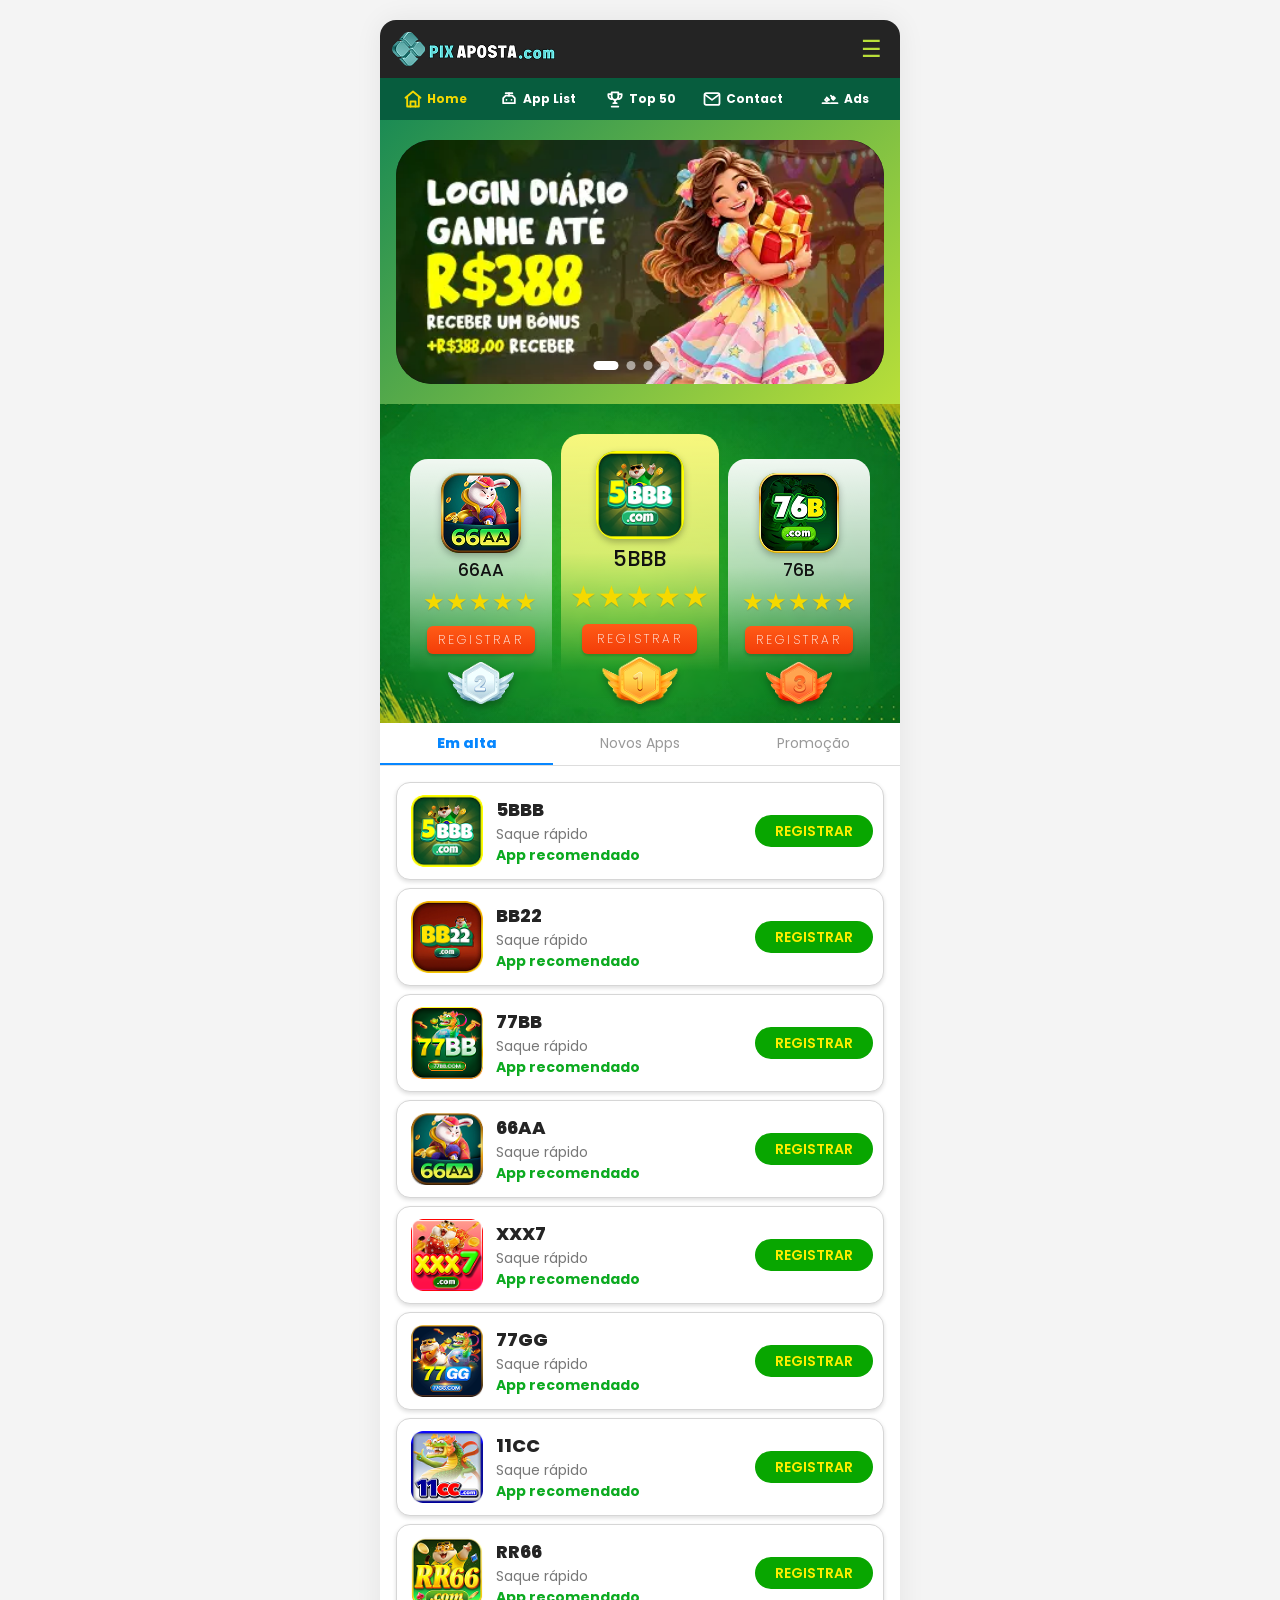
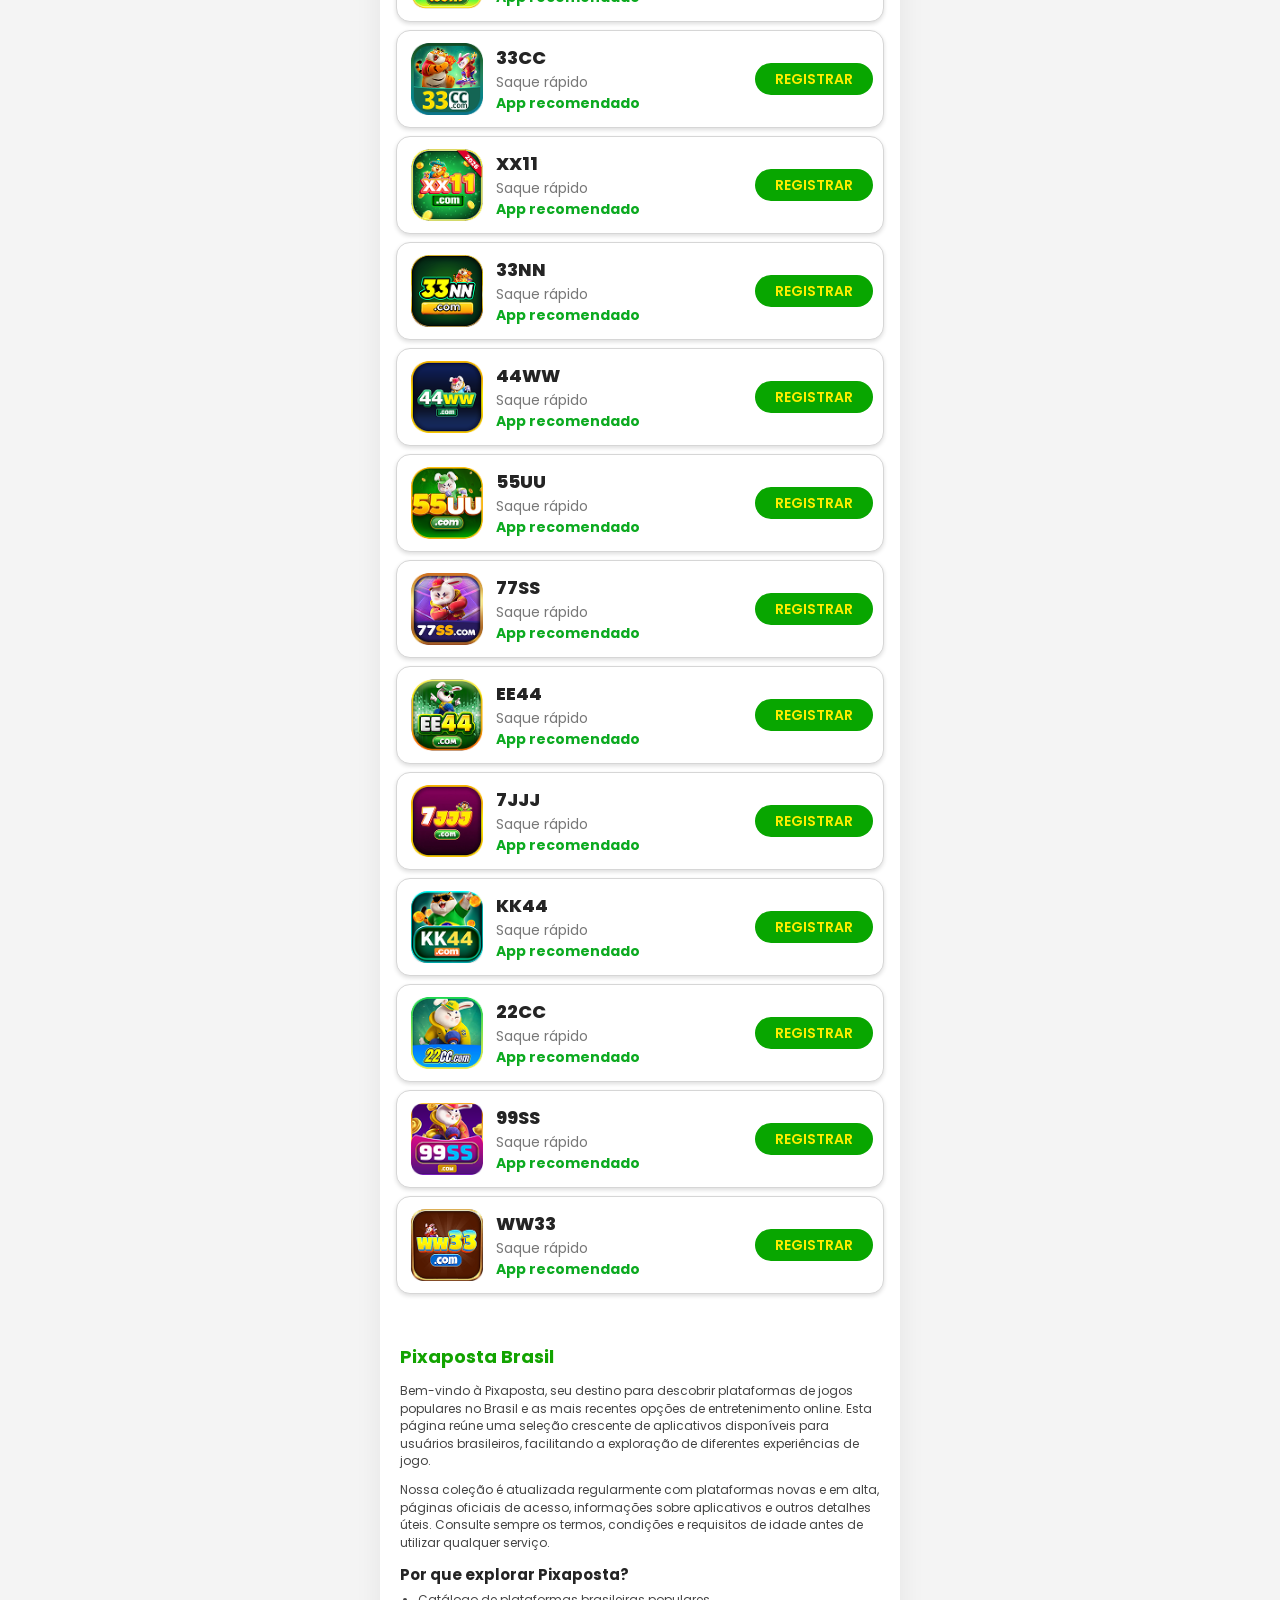
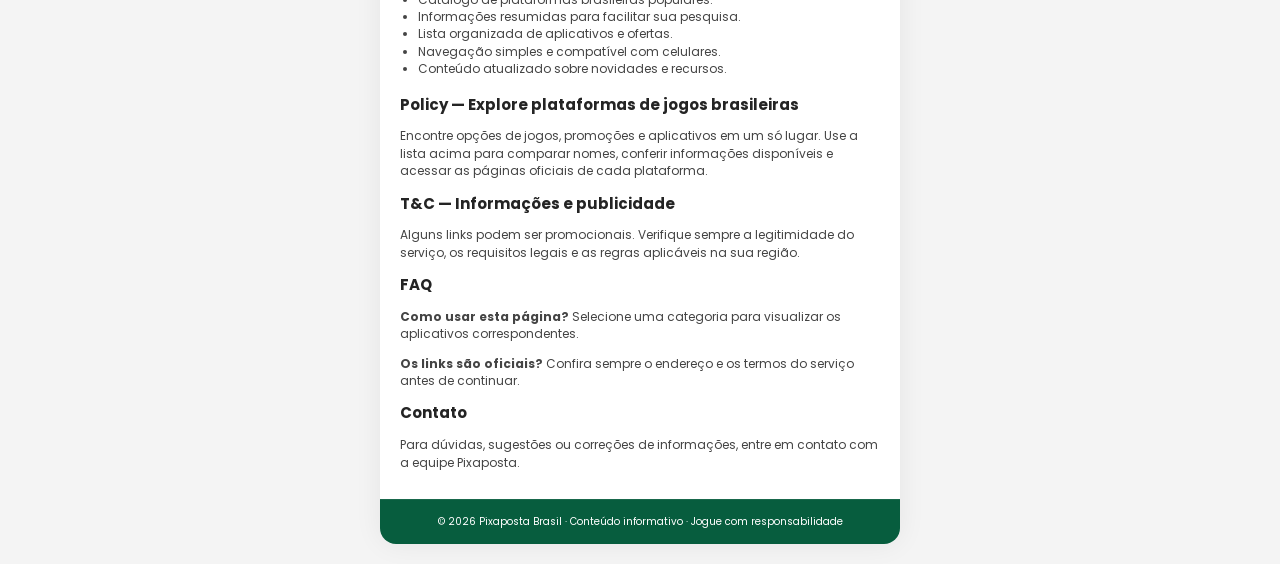
==== commit 3890f2f1: "extra update" ====
--- a/index.html
+++ b/index.html
@@ -33,17 +33,17 @@
         </div>
         <nav class="menu-panel" id="site-menu" aria-label="Menu do site">
         <a href="index.html"><span class="menu-icon" aria-hidden="true"><svg viewBox="0 0 24 24" fill="none" stroke="currentColor" stroke-width="2" stroke-linecap="round" stroke-linejoin="round"><path d="M3 10.5 12 3l9 7.5"/><path d="M5 9.5V21h14V9.5"/><path d="M9 21v-6h6v6"/></svg></span>Home</a>
-        <a href="#policy"><span class="menu-icon" aria-hidden="true"><svg viewBox="0 0 24 24" fill="none" stroke="currentColor" stroke-width="2" stroke-linecap="round" stroke-linejoin="round"><path d="M12 3 20 6v6c0 5-3.5 8-8 9-4.5-1-8-4-8-9V6l8-3Z"/><path d="m9 12 2 2 4-4"/></svg></span>Policy</a>
-        <a href="#terms"><span class="menu-icon" aria-hidden="true"><svg viewBox="0 0 24 24" fill="none" stroke="currentColor" stroke-width="2" stroke-linecap="round" stroke-linejoin="round"><path d="M6 3h9l3 3v15H6z"/><path d="M15 3v4h4"/><path d="M9 12h6M9 16h6"/></svg></span>T&amp;C</a>
-        <a href="#about"><span class="menu-icon" aria-hidden="true"><svg viewBox="0 0 24 24" fill="none" stroke="currentColor" stroke-width="2" stroke-linecap="round" stroke-linejoin="round"><circle cx="12" cy="8" r="4"/><path d="M4 21c1.5-4 4-6 8-6s6.5 2 8 6"/></svg></span>About</a>
-        <a href="#faq"><span class="menu-icon" aria-hidden="true"><svg viewBox="0 0 24 24" fill="none" stroke="currentColor" stroke-width="2" stroke-linecap="round" stroke-linejoin="round"><circle cx="12" cy="12" r="9"/><path d="M9.5 9a2.7 2.7 0 1 1 4.5 2c-1.4 1-2 1.5-2 3"/><path d="M12 17h.01"/></svg></span>FAQ</a>
+            <a href="policy.html"><span class="menu-icon" aria-hidden="true"><svg viewBox="0 0 24 24" fill="none" stroke="currentColor" stroke-width="2" stroke-linecap="round" stroke-linejoin="round"><path d="M12 3 20 6v6c0 5-3.5 8-8 9-4.5-1-8-4-8-9V6l8-3Z"/><path d="m9 12 2 2 4-4"/></svg></span>Policy</a>
+            <a href="terms-and-conditions.html"><span class="menu-icon" aria-hidden="true"><svg viewBox="0 0 24 24" fill="none" stroke="currentColor" stroke-width="2" stroke-linecap="round" stroke-linejoin="round"><path d="M6 3h9l3 3v15H6z"/><path d="M15 3v4h4"/><path d="M9 12h6M9 16h6"/></svg></span>T&amp;C</a>
+            <a href="about.html"><span class="menu-icon" aria-hidden="true"><svg viewBox="0 0 24 24" fill="none" stroke="currentColor" stroke-width="2" stroke-linecap="round" stroke-linejoin="round"><circle cx="12" cy="8" r="4"/><path d="M4 21c1.5-4 4-6 8-6s6.5 2 8 6"/></svg></span>About</a>
+            <a href="faq.html"><span class="menu-icon" aria-hidden="true"><svg viewBox="0 0 24 24" fill="none" stroke="currentColor" stroke-width="2" stroke-linecap="round" stroke-linejoin="round"><circle cx="12" cy="12" r="9"/><path d="M9.5 9a2.7 2.7 0 1 1 4.5 2c-1.4 1-2 1.5-2 3"/><path d="M12 17h.01"/></svg></span>FAQ</a>
         </nav>
         <nav class="nav" aria-label="Navegação principal">
         <a href="index.html" class="active" aria-current="page"><span class="nav-icon" aria-hidden="true"><svg viewBox="0 0 24 24" fill="none" stroke="currentColor" stroke-width="2.2" stroke-linecap="round" stroke-linejoin="round"><path d="M3 10.5 12 3l9 7.5"/><path d="M5 9.5V21h14V9.5"/><path d="M9 21v-6h6v6"/></svg></span><span class="nav-label">Home</span></a>
         <a href="applist.html"><span class="nav-icon" aria-hidden="true"><svg viewBox="0 0 24 24" fill="none" stroke="currentColor" stroke-width="2.1" stroke-linecap="round" stroke-linejoin="round"><path d="M8 8h8l3 3v6H5v-6l3-3Z"/><path d="M9 13h.01M15 13h.01"/><path d="M12 8V5"/><path d="M8 5h8"/></svg></span><span class="nav-label">App List</span></a>
         <a href="top.html"><span class="nav-icon" aria-hidden="true"><svg viewBox="0 0 24 24" fill="none" stroke="currentColor" stroke-width="2.1" stroke-linecap="round" stroke-linejoin="round"><path d="M8 4h8v5a4 4 0 0 1-8 0V4Z"/><path d="M8 6H4v2a4 4 0 0 0 4 4M16 6h4v2a4 4 0 0 1-4 4M12 13v4M8 21h8M10 17h4"/></svg></span><span class="nav-label">Top 50</span></a>
-        <a href="#contato"><span class="nav-icon" aria-hidden="true"><svg viewBox="0 0 24 24" fill="none" stroke="currentColor" stroke-width="2.1" stroke-linecap="round" stroke-linejoin="round"><rect x="3" y="5" width="18" height="14" rx="2"/><path d="m4 7 8 6 8-6"/></svg></span><span class="nav-label">Contact</span></a>
-        <a href="#anuncios"><span class="nav-icon" aria-hidden="true"><svg viewBox="0 0 24 24" fill="none" stroke="currentColor" stroke-width="2.1" stroke-linecap="round" stroke-linejoin="round"><path d="m14 11 2-2 2 2-2 2-2-2Z"/><path d="m10 13-2 2-2-2 2-2 2 2Z"/><path d="m8 10 3 3"/><path d="m13 8 3 3"/><path d="M3 17h8M13 17h8"/></svg></span><span class="nav-label">Ads</span></a>
+        <a href="contact.html"><span class="nav-icon" aria-hidden="true"><svg viewBox="0 0 24 24" fill="none" stroke="currentColor" stroke-width="2.1" stroke-linecap="round" stroke-linejoin="round"><rect x="3" y="5" width="18" height="14" rx="2"/><path d="m4 7 8 6 8-6"/></svg></span><span class="nav-label">Contact</span></a>
+        <a href="ads.html"><span class="nav-icon" aria-hidden="true"><svg viewBox="0 0 24 24" fill="none" stroke="currentColor" stroke-width="2.1" stroke-linecap="round" stroke-linejoin="round"><path d="m14 11 2-2 2 2-2 2-2-2Z"/><path d="m10 13-2 2-2-2 2-2 2 2Z"/><path d="m8 10 3 3"/><path d="m13 8 3 3"/><path d="M3 17h8M13 17h8"/></svg></span><span class="nav-label">Ads</span></a>
         </nav>
     </header>
     <section class="hero" aria-labelledby="hero-title">
--- a/assets/css/style.css
+++ b/assets/css/style.css
@@ -11,6 +11,7 @@
   --line: #ddd;
   --radius: 14px;
   --shadow:0 12px 30px rgba(0,0,0,.10);
+  --border: #8d8d8d;
 }
 * {
   box-sizing: border-box;
@@ -1309,11 +1310,11 @@
           line-height: 1.05;
           font-weight: 900;
           text-transform: uppercase;
-          color: #168600;
+          color: var(--green);
           letter-spacing: -.5px;
           /* text-shadow: 0 1px 0 rgba(255, 255, 255, .8); */
           text-align: center;
-          margin-top: 0;
+          margin-bottom: 4px;
         }
 
 
@@ -1503,3 +1504,811 @@
             }
         }
 
+/* =========================================
+   TOP 20 PERFORMERS
+========================================= */
+.performers-section {
+      width: min(100%, 760px);
+      margin: 0 auto;
+      padding: 18px 12px 28px;
+      background: white;
+    }
+
+    .section-header {
+      display: flex;
+      align-items: center;
+      justify-content: space-between;
+      gap: 12px;
+      margin: 0 4px 12px;
+    }
+
+    .section-title {
+      margin: 0;
+      color: var(--green);
+      font-size: clamp(20px, 5vw, 30px);
+      line-height: 1.1;
+      font-weight: 900;
+      letter-spacing: .02em;
+      text-transform: uppercase;
+    }
+
+    .section-subtitle {
+      margin: 4px 0 0;
+      color: var(--muted);
+      font-size: 12px;
+    }
+
+    .performers {
+      display: grid;
+      gap: 10px;
+    }
+
+    .performer-card {
+      position: relative;
+      display: grid;
+      grid-template-columns: 58px minmax(0, 1fr) auto;
+      align-items: center;
+      gap: 10px;
+      min-height: 82px;
+      padding: 10px 12px;
+      background: var(--surface);
+      border: 1px solid var(--border);
+      border-radius: var(--radius);
+      box-shadow: var(--shadow);
+      transition: transform .18s ease, box-shadow .18s ease, border-color .18s ease;
+    }
+
+    .performer-card:hover {
+      transform: translateY(-2px);
+      border-color: #bdbdbd;
+      box-shadow: 0 8px 22px rgba(0,0,0,.15);
+    }
+
+    .game-icon-wrap {
+      width: 58px;
+      height: 58px;
+      display: grid;
+      place-items: center;
+      /* border-radius: 14px; */
+      overflow: hidden;
+      /* background: linear-gradient(145deg, #173b12, #48bb28);
+      box-shadow: inset 0 0 0 2px rgba(255,255,255,.3); */
+    }
+
+    .game-icon {
+      width: 52px;
+      height: 52px;
+      object-fit: cover;
+      border-radius: 11px;
+      display: block;
+    }
+
+    .game-info {
+      min-width: 0;
+    }
+
+    .game-info h2 {
+      margin: 1px 0 2px;
+      font-size: 15px;
+      line-height: 1.2;
+      font-weight: 800;
+      white-space: nowrap;
+      overflow: hidden;
+      text-overflow: ellipsis;
+    }
+
+    .category {
+      margin: 0;
+      color: #777;
+      font-size: 11px;
+      line-height: 1.25;
+    }
+
+    .rating {
+      display: flex;
+      align-items: center;
+      gap: 6px;
+      margin: 4px 0 0;
+      color: var(--orange);
+      font-size: 10px;
+      line-height: 1;
+      white-space: nowrap;
+    }
+
+    .rating span:first-child {
+      letter-spacing: -1px;
+      font-size: 10px;
+    }
+
+    .rating span:last-child {
+      color: #6c6c6c;
+    }
+
+    .badge {
+      display: inline-flex;
+      align-items: center;
+      padding: 2px 7px;
+      border-radius: 999px;
+      background: #ffcf00;
+      color: #6c4a00;
+      font-size: 8px;
+      font-weight: 900;
+      line-height: 1;
+      text-transform: uppercase;
+    }
+
+    .play-btn {
+      display: inline-flex;
+      align-items: center;
+      justify-content: center;
+      min-width: 94px;
+      min-height: 38px;
+      padding: 8px 13px;
+      border-radius: 999px;
+      background: linear-gradient(180deg, #20b900, #0c9300);
+      color: #fff;
+      text-decoration: none;
+      font-size: 12px;
+      font-weight: 900;
+      letter-spacing: .04em;
+      box-shadow: inset 0 1px 0 rgba(255,255,255,.25), 0 4px 9px rgba(20,150,0,.22);
+    }
+
+    .play-btn:hover { filter: brightness(1.06); }
+    .play-btn:focus-visible {
+      outline: 3px solid rgba(22,164,0,.28);
+      outline-offset: 2px;
+    }
+
+    @media (max-width: 430px) {
+      .performers-section { padding: 12px 8px 20px; }
+      .performer-card {
+        grid-template-columns: 50px minmax(0, 1fr) auto;
+        gap: 8px;
+        min-height: 72px;
+        padding: 8px 9px;
+        border-radius: 15px;
+      }
+      .game-icon-wrap { width: 50px; height: 50px; border-radius: 12px; }
+      .game-icon { width: 45px; height: 45px; border-radius: 9px; }
+      .game-info h2 { font-size: 13px; }
+      .category { font-size: 10px; }
+      .rating { font-size: 9px; gap: 4px; }
+      .play-btn { min-width: 76px; min-height: 34px; font-size: 10px; padding: 7px 9px; }
+    }
+
+    @media (max-width: 330px) {
+      .performer-card { grid-template-columns: 46px minmax(0, 1fr); }
+      .play-btn { grid-column: 2; justify-self: start; min-width: 72px; margin-top: 4px; }
+    }
+
+    @media (prefers-reduced-motion: reduce) {
+      *, *::before, *::after {
+        scroll-behavior: auto !important;
+        transition: none !important;
+      }
+    }
+
+/* =========================================
+   CONTACT SECTION
+========================================= */
+.contact-page {
+      width: 100%;
+      max-width: 680px;
+      position: relative;
+      background: linear-gradient(180deg, #3f9200 0%, #65b900 25%, #8bc900 48%, #ffffff 48%, #ffffff 100%);
+      border-bottom-right-radius: 30px;
+      border-bottom-left-radius: 30px;
+    }
+    .contact-hero {
+      min-height: 180px;
+      position: relative;
+      display: flex;
+      justify-content: center;
+      align-items: flex-start;
+      padding-bottom: 100px;
+      
+    }
+
+    .mail-icon {
+      width: 88px;
+      height: 88px;
+      margin-top: 20px;
+      border-radius: 50%;
+      background: white;
+      position: relative;
+      box-shadow: 0 3px 8px rgba(0,0,0,.05);
+    }
+
+    .mail-icon::before {
+      content: "";
+      position: absolute;
+      left: 19px;
+      top: 27px;
+      width: 50px;
+      height: 34px;
+      background: var(--green);
+      border-radius: 3px;
+      clip-path: polygon(0 0, 100% 0, 100% 100%, 0 100%);
+    }
+
+    .mail-icon::after {
+      content: "";
+      position: absolute;
+      left: 21px;
+      top: 28px;
+      width: 46px;
+      height: 31px;
+      background: white;
+      clip-path: polygon(0 0, 50% 43%, 100% 0, 100% 22%, 50% 67%, 0 22%);
+      z-index: 2;
+    }
+
+    .form-card {
+      position: relative;
+      z-index: 2;
+  
+    }
+    .form-card-content {
+      margin-top: -58px;
+      border-radius: 18px;
+      box-shadow: var(--shadow);
+      padding: 20px 32px 28px;
+      background: white;
+    }
+
+    .form-header {
+      text-align: center;
+      margin-bottom: 17px;
+    }
+
+    .form-header h1 {
+      margin: 0 0 5px;
+      font-size: clamp(24px, 5vw, 31px);
+      line-height: 1.15;
+      font-weight: 800;
+      letter-spacing: -0.6px;
+      color: var(--green);
+    }
+
+    .form-header p {
+      margin: 0 auto;
+      max-width: 470px;
+      color: #292929;
+      font-size: 14px;
+      line-height: 1.4;
+    }
+
+    form {
+      width: 100%;
+    }
+
+    .field {
+      margin-bottom: 9px;
+    }
+
+    label {
+      display: block;
+      margin: 0 0 3px 14px;
+      font-size: 13px;
+      line-height: 1.2;
+      font-weight: 700;
+    }
+
+    input,
+    textarea {
+      width: 100%;
+      border: 1px solid var(--border);
+      background: #fff;
+      color: #111;
+      font: inherit;
+      font-size: 13px;
+      outline: none;
+      transition: border-color .2s ease, box-shadow .2s ease;
+    }
+
+    input {
+      height: 41px;
+      padding: 0 14px;
+      border-radius: 22px;
+    }
+
+    textarea {
+      min-height: 93px;
+      padding: 12px 14px;
+      resize: vertical;
+      border-radius: 17px;
+      line-height: 1.4;
+    }
+
+    input::placeholder,
+    textarea::placeholder {
+      color: #8c8c8c;
+      opacity: 1;
+    }
+
+    input:focus,
+    textarea:focus {
+      border-color: var(--green);
+      box-shadow: 0 0 0 3px rgba(75,168,0,.16);
+    }
+
+    .captcha-wrap {
+      margin: 10px 0 12px;
+      min-height: 78px;
+      display: flex;
+      align-items: center;
+    }
+
+    /* Google reCAPTCHA is rendered here. */
+    .g-recaptcha {
+      transform-origin: left center;
+    }
+
+    .actions {
+      display: flex;
+      align-items: center;
+    }
+
+    .send-button {
+      border: 0;
+      min-width: 95px;
+      height: 30px;
+      padding: 0 24px;
+      border-radius: 18px;
+      background: #28a900;
+      color: #fff900;
+      font-size: 10px;
+      line-height: 1;
+      font-weight: 800;
+      letter-spacing: 3px;
+      cursor: pointer;
+      text-transform: uppercase;
+      box-shadow: none;
+      transition: transform .15s ease, background .15s ease;
+    }
+
+    .send-button:hover {
+      background: #218c00;
+      transform: translateY(-1px);
+    }
+
+    .send-button:active {
+      transform: translateY(0);
+    }
+
+    .send-button:focus-visible {
+      outline: 3px solid rgba(40,169,0,.25);
+      outline-offset: 3px;
+    }
+
+    .status {
+      margin-top: 12px;
+      font-size: 13px;
+      font-weight: 600;
+    }
+
+    .required-note {
+      margin: 10px 0 0;
+      font-size: 11px;
+      color: #666;
+    }
+
+    @media (max-width: 520px) {
+
+      .mail-icon {
+        width: 82px;
+        height: 82px;
+      }
+
+      .mail-icon::before {
+        left: 17px;
+        top: 25px;
+        width: 48px;
+        height: 32px;
+      }
+
+      .mail-icon::after {
+        left: 19px;
+        top: 26px;
+        width: 44px;
+        height: 29px;
+      }
+
+      .form-card {
+        margin-top: -52px;
+        padding: 19px 24px 27px;
+        border-radius: 22px;
+        z-index: 2;
+      }
+
+      .form-header h1 {
+        font-size: 24px;
+      }
+
+      .form-header p {
+        font-size: 13px;
+      }
+
+      label {
+        margin-left: 12px;
+      }
+
+      input {
+        height: 41px;
+      }
+
+      textarea {
+        min-height: 92px;
+      }
+
+      .captcha-wrap {
+        overflow: hidden;
+      }
+
+      /* Scale Google's standard 304px widget on very narrow screens */
+      .g-recaptcha {
+        transform: scale(.88);
+        transform-origin: left center;
+      }
+    }
+
+    @media (max-width: 350px) {
+      .form-card {
+        padding-left: 17px;
+        padding-right: 17px;
+      }
+
+      .g-recaptcha {
+        transform: scale(.78);
+      }
+    }
+
+    @media (prefers-reduced-motion: reduce) {
+      html {
+        scroll-behavior: auto;
+      }
+
+      * {
+        transition: none !important;
+      }
+    }
+
+    /* =========================================
+    CONTATO
+========================================= */
+/* ================================ MAIN CONTAINER ================================= */ 
+.contact-section { width: 100%; min-height: 100vh; display: flex; align-items: center; justify-content: center; padding: 80px 20px; } 
+.contact-container { width: 100%; max-width: 1050px; margin: 0 auto; } 
+/* ================================ HEADER ================================= */ 
+.page-header { text-align: center; margin-bottom: 50px; } 
+.page-header .eyebrow { display: inline-block; margin-bottom: 12px; padding: 6px 14px; border: 1px solid rgba(255, 255, 255, 0.15); border-radius: 50px; background: rgba(255, 255, 255, 0.05); color: #bba8ff; font-size: 12px; font-weight: 700; letter-spacing: 1.5px; text-transform: uppercase; } 
+.page-header h1 { font-size: clamp(32px, 5vw, 52px); line-height: 1.15; font-weight: 800; margin-bottom: 15px; } 
+.page-header p { max-width: 700px; margin: 0 auto; color: #aeb3c2; font-size: 15px; } 
+/* ================================ CARDS ================================= */ 
+.contact-grid { display: grid; grid-template-columns: repeat(2, minmax(0, 1fr)); gap: 25px; } 
+.contact-card { position: relative; padding: 38px; border: 1px solid rgba(255, 255, 255, 0.1); border-radius: 22px; background: rgba(255, 255, 255, 0.055); backdrop-filter: blur(18px); -webkit-backdrop-filter: blur(18px); box-shadow: 0 20px 60px rgba(0, 0, 0, 0.25); overflow: hidden; transition: transform 0.3s ease, border-color 0.3s ease, box-shadow 0.3s ease; } 
+.contact-card::before { 
+  content: ""; 
+  position: absolute; 
+  width: 160px; height: 160px;
+top: -90px;
+right: -90px;
+border-radius: 50%;
+background: rgba(27, 139, 84, 0.31); filter: blur(10px);
+} 
+.contact-card:hover { 
+  transform: translateY(-6px); border-color: rgba(156, 123, 255, 0.45); box-shadow: 0 25px 70px rgba(0, 0, 0, 0.35);
+} 
+/* ================================ ICON ================================= */ 
+.card-icon { 
+  width: 58px; height: 58px; display: flex; align-items: center; justify-content: center; margin-bottom: 24px; border-radius: 16px; background: linear-gradient(135deg, #b9df39, #16a000); box-shadow: 0 10px 30px rgba(100, 70, 220, 0.3); font-size: 25px;
+} 
+/* ================================ CONTENT ================================= */ .contact-card h2 { position: relative; margin-bottom: 18px; font-size: 23px; line-height: 1.3; font-weight: 700; } .contact-card p { position: relative; margin-bottom: 17px; color: #b9bdca; font-size: 14px; } .contact-card p:last-of-type { margin-bottom: 25px; } /* ================================ EMAIL ================================= */ .email-box { position: relative; display: inline-flex; align-items: center; gap: 10px; max-width: 100%; padding: 12px 17px; border: 1px solid rgba(255, 255, 255, 0.12); border-radius: 10px; background: rgba(0, 0, 0, 0.2); } .email-label { color: #888e9f; font-size: 12px; font-weight: 600; } .email-box a { color: var(--green); font-size: 14px; font-weight: 700; text-decoration: none; word-break: break-word; transition: color 0.2s ease; } .email-box a:hover { color: #ffffff; text-decoration: underline; } /* ================================ FOOTER ================================= */ .contact-footer { margin-top: 40px; text-align: center; color: #73798a; font-size: 12px; } /* ================================ TABLET ================================= */ @media (max-width: 800px) { .contact-section { padding: 60px 18px; } .contact-grid { grid-template-columns: 1fr; max-width: 650px; margin: 0 auto; } .page-header { margin-bottom: 35px; } } /* ================================ MOBILE ================================= */ @media (max-width: 480px) { .contact-section { padding: 45px 14px; } .page-header h1 { font-size: 32px; } .page-header p { font-size: 13px; } .contact-card { padding: 26px 22px; border-radius: 18px; } .contact-card h2 { font-size: 20px; } .contact-card p { font-size: 13px; } .card-icon { width: 52px; height: 52px; font-size: 22px; } .email-box { display: flex; flex-direction: column; align-items: flex-start; gap: 4px; } .email-box a { font-size: 13px; } } /* ================================ ACCESSIBILITY ================================= */ @media (prefers-reduced-motion: reduce) { html { scroll-behavior: auto; } .contact-card { transition: none; } }
+
+/* ADS SECTION */
+@media (max-width: 480px) {
+    .ads-section {
+        padding: 16px;
+    }
+}
+/* @media (max-width: 800px) {
+    .ads-section {
+        padding: 60px 18px;
+    }
+} */
+.ads-section {
+    width: 100%;
+    min-height: 100vh;
+    display: flex;
+    /* align-items: center; */
+    justify-content: center;
+    /* padding: 80px 20px; */
+}
+.hsub {
+  text-align: center;
+    font-size: 24px;
+    font-weight: 600;
+    line-height: 1.25;
+    margin-top: 0;
+    color: #16a000;
+}
+
+/* =========================================
+   TNC SECTION
+========================================= */
+/* ========================================= HERO ========================================= */
+.tnc-hero {
+  position: relative;
+  overflow: hidden;
+  padding: 85px 20px 70px;
+  text-align: center;
+  border-bottom: 1px solid rgba(255, 255, 255, 0.06);
+}
+.tnc-hero::before {
+  content: "";
+  position: absolute;
+  width: 420px;
+  height: 420px;
+  background: rgba(0, 100, 45, 0.20);
+  border-radius: 50%;
+  filter: blur(90px);
+  top: -220px;
+  left: 50%;
+  transform: translateX(-50%);
+  pointer-events: none;
+}
+.tnc-hero-content {
+  position: relative;
+  z-index: 1;
+  width: min(850px, 100%);
+  margin: auto;
+}
+.eyebrow {
+  display: inline-flex;
+  align-items: center;
+  justify-content: center;
+  padding: 7px 14px;
+  margin-bottom: 20px;
+  border: 1px solid #16a000;
+    border-radius: 999px;
+    background: #16a00036;
+  color: var(--green);
+  font-size: 0.75rem;
+  font-weight: 700;
+  letter-spacing: 1.5px;
+  text-transform: uppercase;
+}
+.tnc-hero h1 {
+  font-size: clamp(2.2rem, 6vw, 4rem);
+  line-height: 1.15;
+  letter-spacing: -1.8px;
+  margin-bottom: 20px;
+  color: var(--green);
+}
+/* .tnc-hero h1 span {
+  background: linear-gradient(90deg, #ffffff, #b985ff);
+  -webkit-background-clip: text;
+  background-clip: text;
+  color: transparent;
+} */
+.tnc-hero p {
+  max-width: 700px;
+  margin: auto;
+  color: #bdb5c9;
+  font-size: 1rem;
+} /* =========================================
+MAIN LAYOUT ========================================= */
+.page-layout {
+  width: min(1180px, calc(100% - 40px));
+  margin: 50px auto 80px;
+  display: grid;
+  grid-template-columns: 270px minmax(0, 1fr);
+  gap: 40px;
+  align-items: start;
+} /* =========================================
+TABLE OF CONTENTS ========================================= */
+.toc {
+  position: sticky;
+  top: 100px;
+  padding: 24px;
+  background: rgba(255, 255, 255, 0.035);
+  border: 1px solid rgba(255, 255, 255, 0.08);
+  border-radius: 18px;
+}
+.toc-title {
+  color: #ffffff;
+  font-size: 0.9rem;
+  font-weight: 700;
+  /* margin-bottom: 15px; */
+}
+.toc ol {
+  padding-left: 1.2rem;
+}
+.toc li {
+  margin-bottom: 8px;
+}
+.toc a {
+  color: #0787ff;
+  font-size: 0.78rem;
+  line-height: 1.5;
+  transition: color 0.2s ease;
+}
+.toc a:hover {
+  color: #0787ff;
+} /* ========================================= CONTENT CARD ========================================= */
+.content-card {
+  padding: clamp(24px, 4vw, 50px);
+  border-radius: 24px;
+  background: rgba(255, 255, 255, 0.035);
+  border: 1px solid rgba(255, 255, 255, 0.08);
+  box-shadow: 0 25px 70px rgba(0, 0, 0, 0.22);
+}
+.terms-section {
+  scroll-margin-top: 100px;
+  padding-bottom: 42px;
+  margin-bottom: 42px;
+  border-bottom: 1px solid rgba(255, 255, 255, 0.07);
+}
+.terms-section:last-child {
+  padding-bottom: 0;
+  margin-bottom: 0;
+  border-bottom: 0;
+}
+.terms-section h2 {
+  position: relative;
+  padding-left: 16px;
+  margin-bottom: 17px;
+  color: var(--green);
+  font-size: clamp(1.2rem, 2vw, 1.55rem);
+  line-height: 1.35;
+}
+.terms-section h2::before {
+  content: "";
+  position: absolute;
+  left: 0;
+  top: 5px;
+  width: 4px;
+  height: calc(100% - 10px);
+  border-radius: 5px;
+  background: linear-gradient(#b9df39, #16a000);
+}
+.terms-section p {
+  color: #c1bacb;
+  font-size: 0.92rem;
+  margin-bottom: 15px;
+}
+.terms-section p:last-child {
+  margin-bottom: 0;
+}
+.terms-section strong {
+  color: var(--green);
+}
+.terms-section a {
+  color: #0787ff;
+  font-weight: 600;
+  word-break: break-word;
+}
+.terms-section a:hover {
+  text-decoration: underline;
+}
+.terms-section ol {
+  margin: 12px 0 15px;
+}
+.terms-section li {
+  color: #c1bacb;
+  font-size: 0.92rem;
+  margin-bottom: 8px;
+  padding-left: 5px;
+}
+.highlight {
+  margin-top: 20px;
+  padding: 18px 20px;
+  border-radius: 14px;
+  background: rgba(0, 100, 45, 0.20);
+    border: 1px solid #16a000;
+  color: var(--green);
+}
+.contact-box {
+  margin-top: 20px;
+  padding: 22px;
+  border-radius: 16px;
+  background: rgba(255, 255, 255, 0.04);
+  border: 1px solid rgba(255, 255, 255, 0.08);
+}
+.contact-box p {
+  margin-bottom: 7px;
+} /* ========================================= FOOTER =========================================
+*/
+footer {
+  border-top: 1px solid rgba(255, 255, 255, 0.07);
+  padding: 35px 20px;
+  text-align: center;
+  color: #8f8799;
+  font-size: 0.78rem;
+}
+footer strong {
+  color: #c7bfce;
+} /* ========================================= RESPONSIVE =========================================
+*/
+@media (max-width: 850px) {
+  .page-layout {
+    grid-template-columns: 1fr;
+    gap: 25px;
+  }
+  .toc {
+    position: relative;
+    top: auto;
+  }
+  .toc ol {
+    columns: 2;
+    column-gap: 25px;
+  }
+  .toc li {
+    break-inside: avoid;
+  }
+}
+@media (max-width: 600px) {
+  .header-container {
+    width: min(100% - 24px, 1180px);
+    min-height: 64px;
+  }
+  .logo {
+    font-size: 1rem;
+  }
+  .back-home {
+    padding: 8px 13px;
+    font-size: 0.72rem;
+  }
+  .tnc-hero {
+    padding: 25px 18px 35px;
+  }
+  .tnc-hero h1 {
+    letter-spacing: -1px;
+  }
+  .tnc-hero p {
+    font-size: 0.88rem;
+  }
+  .page-layout {
+    width: min(100% - 24px, 1180px);
+    margin-top: 0;
+    margin-bottom: 50px;
+  }
+  .toc {
+    padding: 19px;
+  }
+  .toc ol {
+    columns: 1;
+    margin: 0;
+  }
+  .content-card {
+    padding: 24px 19px;
+    border-radius: 18px;
+  }
+  .terms-section {
+    padding-bottom: 32px;
+    margin-bottom: 32px;
+  }
+  .terms-section p,
+  .terms-section li {
+    font-size: 0.86rem;
+    line-height: 1.75;
+  }
+  .terms-section h2 {
+    font-size: 1.15rem;
+  }
+} /* ========================================= ACCESSIBILITY ========================================= */
+:focus-visible {
+  outline: 3px solid #c99dff;
+  outline-offset: 4px;
+}
+@media (prefers-reduced-motion: reduce) {
+  html {
+    scroll-behavior: auto;
+  }
+  *,
+  *::before,
+  *::after {
+    transition: none !important;
+  }
+}
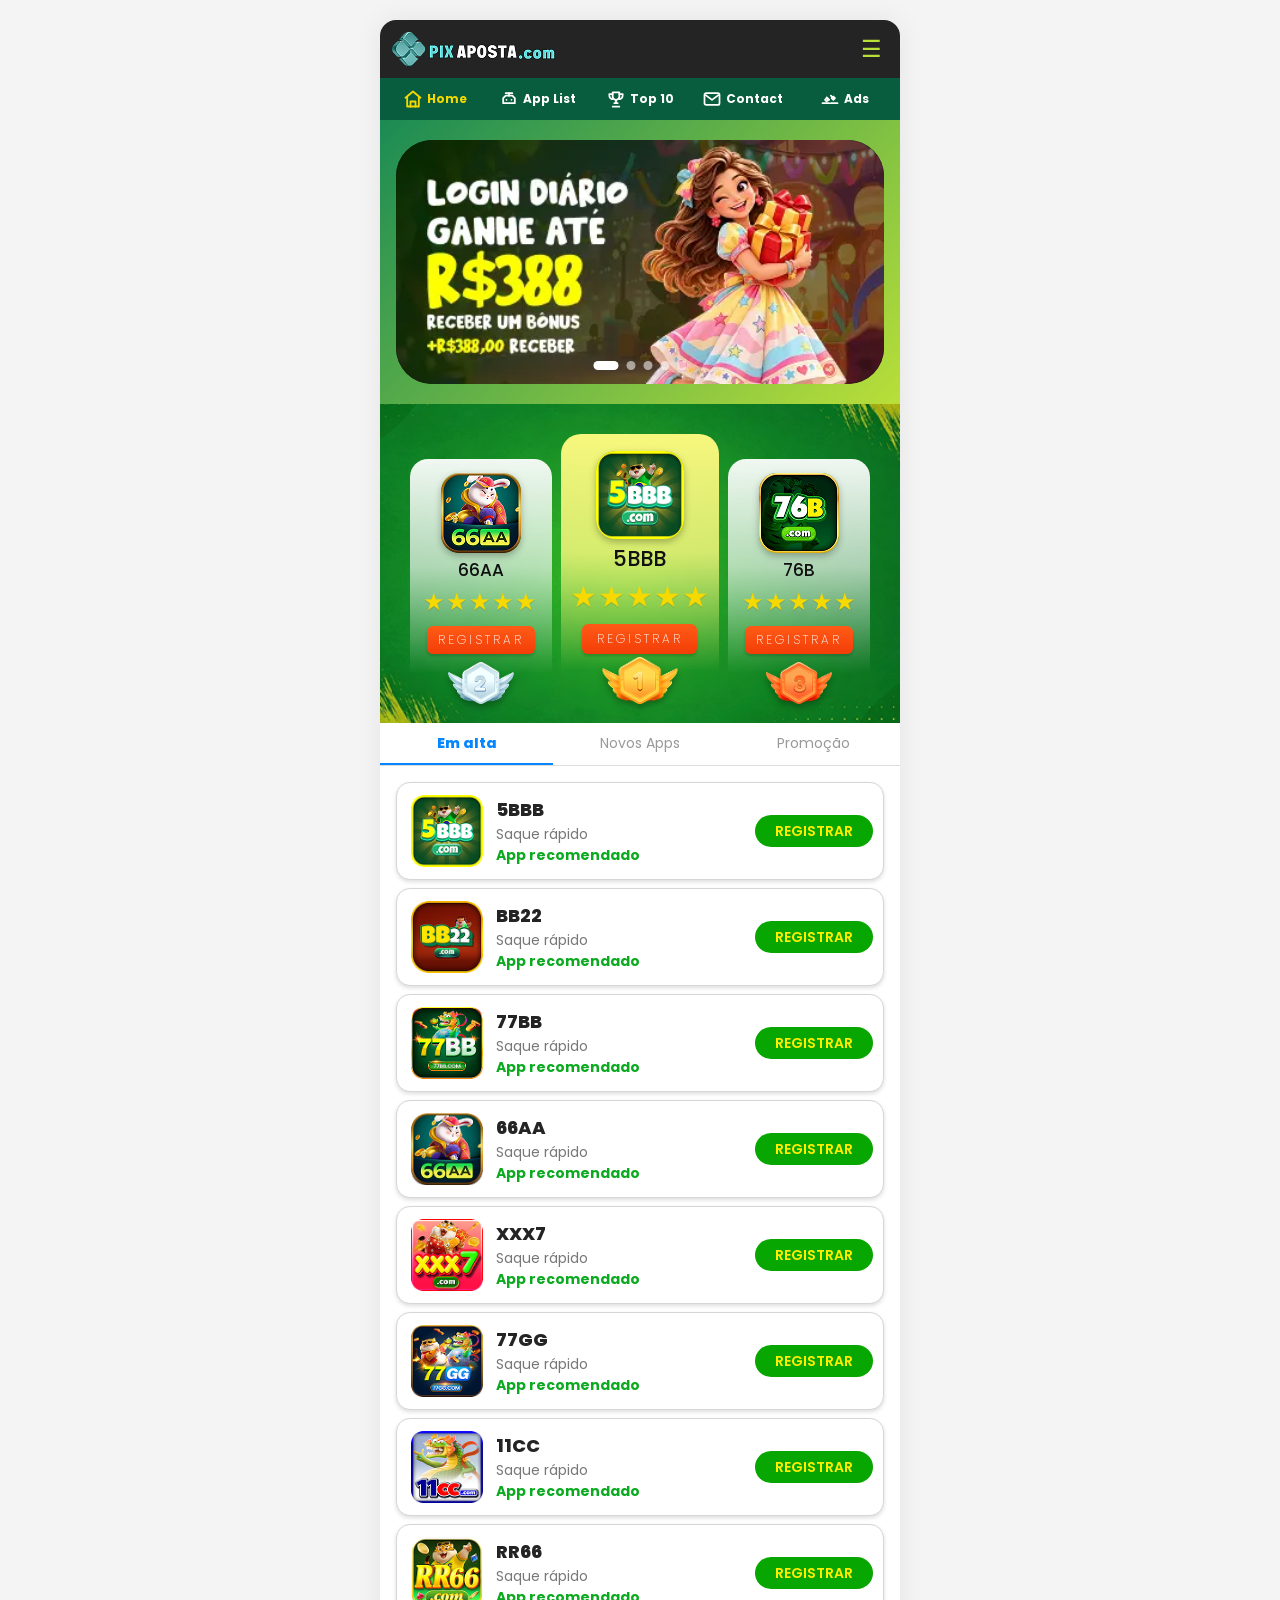
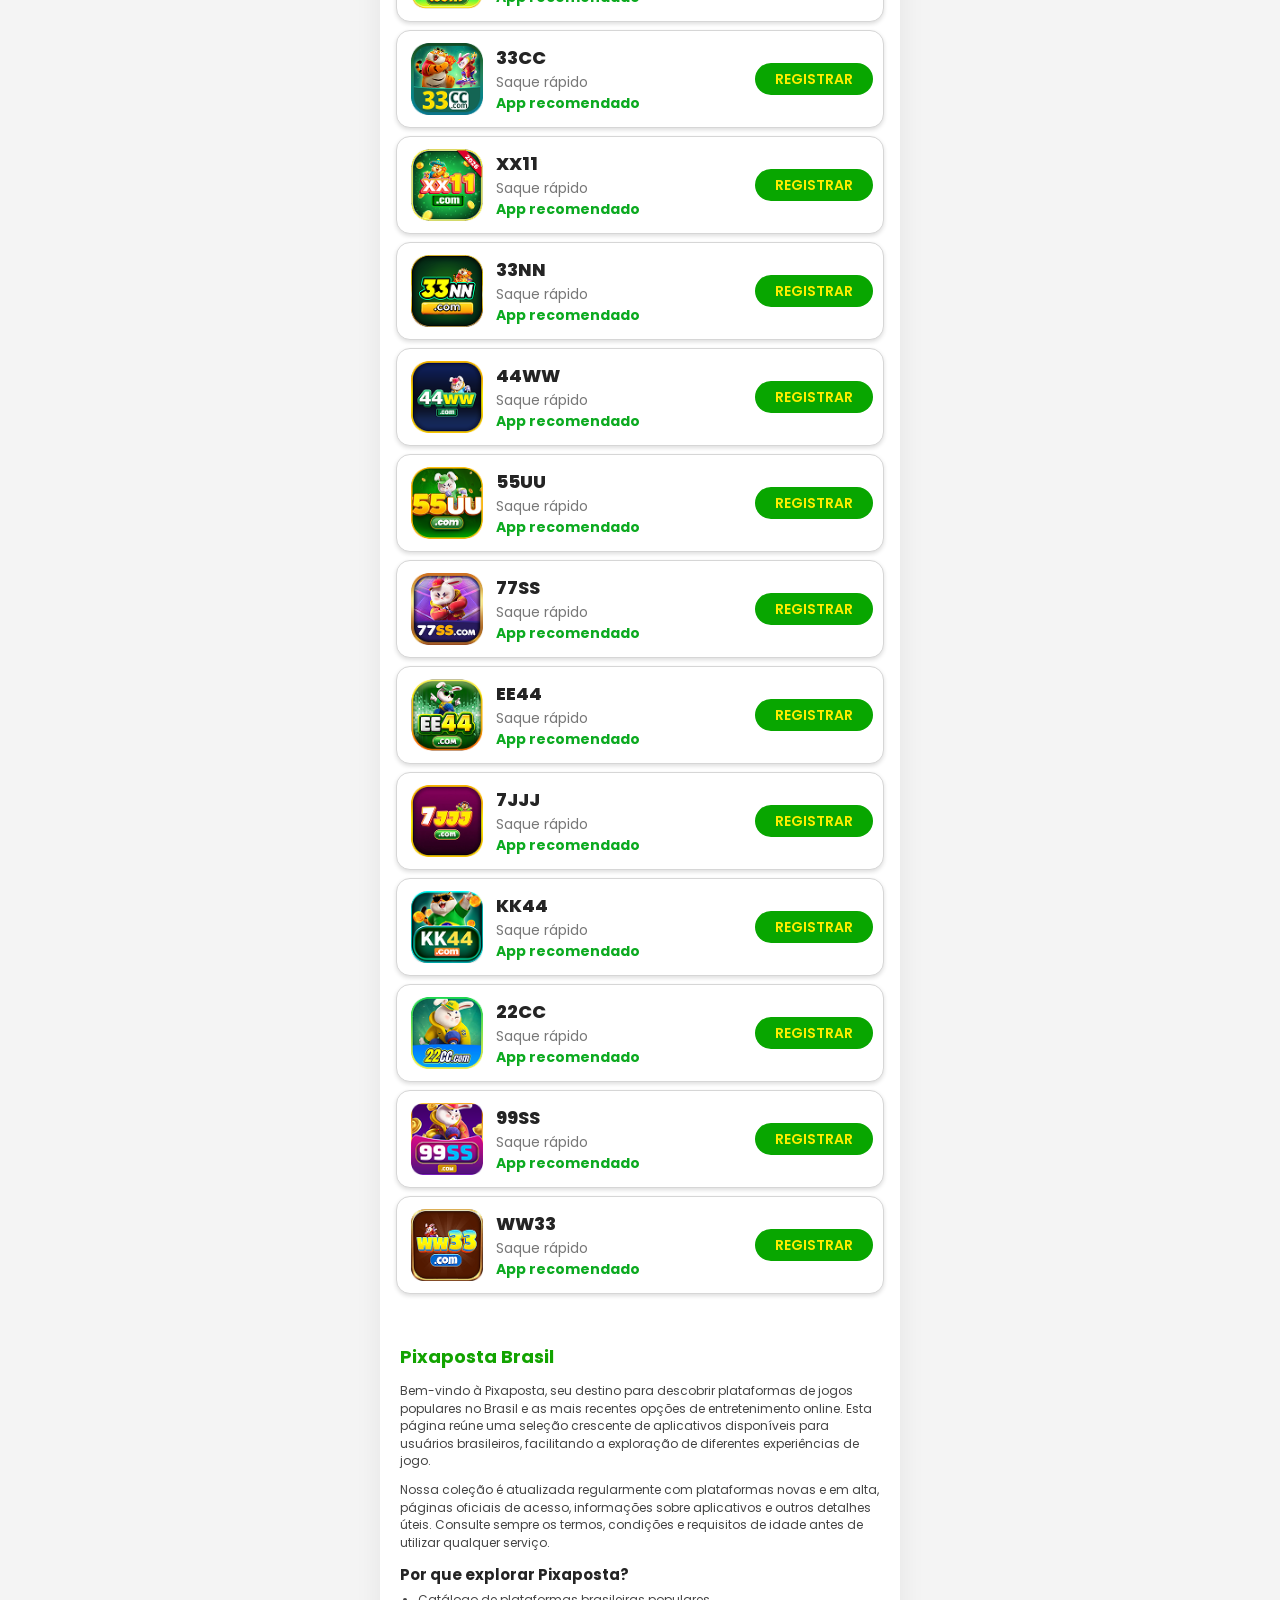
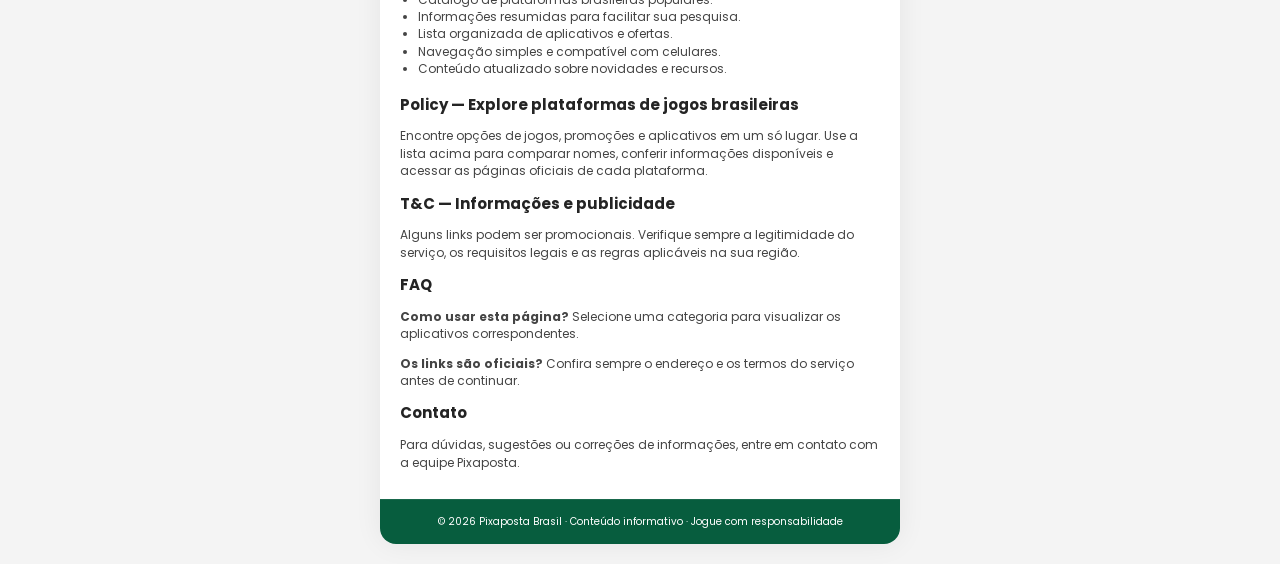
==== commit 2558b847: "top10" ====
--- a/index.html
+++ b/index.html
@@ -41,7 +41,7 @@
         <nav class="nav" aria-label="Navegação principal">
         <a href="index.html" class="active" aria-current="page"><span class="nav-icon" aria-hidden="true"><svg viewBox="0 0 24 24" fill="none" stroke="currentColor" stroke-width="2.2" stroke-linecap="round" stroke-linejoin="round"><path d="M3 10.5 12 3l9 7.5"/><path d="M5 9.5V21h14V9.5"/><path d="M9 21v-6h6v6"/></svg></span><span class="nav-label">Home</span></a>
         <a href="applist.html"><span class="nav-icon" aria-hidden="true"><svg viewBox="0 0 24 24" fill="none" stroke="currentColor" stroke-width="2.1" stroke-linecap="round" stroke-linejoin="round"><path d="M8 8h8l3 3v6H5v-6l3-3Z"/><path d="M9 13h.01M15 13h.01"/><path d="M12 8V5"/><path d="M8 5h8"/></svg></span><span class="nav-label">App List</span></a>
-        <a href="top.html"><span class="nav-icon" aria-hidden="true"><svg viewBox="0 0 24 24" fill="none" stroke="currentColor" stroke-width="2.1" stroke-linecap="round" stroke-linejoin="round"><path d="M8 4h8v5a4 4 0 0 1-8 0V4Z"/><path d="M8 6H4v2a4 4 0 0 0 4 4M16 6h4v2a4 4 0 0 1-4 4M12 13v4M8 21h8M10 17h4"/></svg></span><span class="nav-label">Top 50</span></a>
+        <a href="top.html"><span class="nav-icon" aria-hidden="true"><svg viewBox="0 0 24 24" fill="none" stroke="currentColor" stroke-width="2.1" stroke-linecap="round" stroke-linejoin="round"><path d="M8 4h8v5a4 4 0 0 1-8 0V4Z"/><path d="M8 6H4v2a4 4 0 0 0 4 4M16 6h4v2a4 4 0 0 1-4 4M12 13v4M8 21h8M10 17h4"/></svg></span><span class="nav-label">Top 10</span></a>
         <a href="contact.html"><span class="nav-icon" aria-hidden="true"><svg viewBox="0 0 24 24" fill="none" stroke="currentColor" stroke-width="2.1" stroke-linecap="round" stroke-linejoin="round"><rect x="3" y="5" width="18" height="14" rx="2"/><path d="m4 7 8 6 8-6"/></svg></span><span class="nav-label">Contact</span></a>
         <a href="ads.html"><span class="nav-icon" aria-hidden="true"><svg viewBox="0 0 24 24" fill="none" stroke="currentColor" stroke-width="2.1" stroke-linecap="round" stroke-linejoin="round"><path d="m14 11 2-2 2 2-2 2-2-2Z"/><path d="m10 13-2 2-2-2 2-2 2 2Z"/><path d="m8 10 3 3"/><path d="m13 8 3 3"/><path d="M3 17h8M13 17h8"/></svg></span><span class="nav-label">Ads</span></a>
         </nav>
@@ -228,66 +228,66 @@
 
         <!-- RANK #2 -->
         <article class="rank-card rank-2">
-        <div class="rank-platform">
-            <div class="platform-logo">
-            <img src="./assets/images/66AA_rank2.png" alt="66AA">
-            </div>
-            <div class="platform-name">66AA</div>
-
-            <div class="stars">
-            ★★★★★
-            </div>
-
-            <a href="#" class="rank-button">REGISTRAR</a>
-        </div>
-
-        <div class="rank-medal">
-            <img src="./assets/images/rank2-icon.png" alt="2nd place">
-        </div>
+            <div class="rank-platform">
+                <div class="platform-logo">
+                    <img src="./assets/images/66AA_rank2.png" alt="66AA">
+                </div>
+                <div class="platform-name">66AA</div>
+
+                <div class="stars">
+                ★★★★★
+                </div>
+
+                <a href="#" class="rank-button">REGISTRAR</a>
+            </div>
+
+            <div class="rank-medal">
+                <img src="./assets/images/rank2-icon.png" alt="2nd place">
+            </div>
         </article>
 
 
         <!-- RANK #1 -->
         <article class="rank-card rank-1">
-        <div class="rank-platform">
-            <div class="platform-logo">
-            <img src="./assets/images/5BBB_rank1.png" alt="5BBB">
-            </div>
-
-            <div class="platform-name">5BBB</div>
-
-            <div class="stars">
-            ★★★★★
-            </div>
-
-            <a href="#" class="rank-button">REGISTRAR</a>
-        </div>
-
-        <div class="rank-medal">
-            <img src="./assets/images/rank1-icon.png" alt="1st place">
-        </div>
+            <div class="rank-platform">
+                <div class="platform-logo">
+                <img src="./assets/images/5BBB_rank1.png" alt="5BBB">
+                </div>
+
+                <div class="platform-name">5BBB</div>
+
+                <div class="stars">
+                ★★★★★
+                </div>
+
+                <a href="#" class="rank-button">REGISTRAR</a>
+            </div>
+
+            <div class="rank-medal">
+                <img src="./assets/images/rank1-icon.png" alt="1st place">
+            </div>
         </article>
 
 
         <!-- RANK #3 -->
         <article class="rank-card rank-3">
-        <div class="rank-platform">
-            <div class="platform-logo">
-            <img src="./assets/images/76B_rank3.png" alt="76B">
-            </div>
-
-            <div class="platform-name">76B</div>
-
-            <div class="stars">
-            ★★★★★
-            </div>
-
-            <a href="#" class="rank-button">REGISTRAR</a>
-        </div>
-
-        <div class="rank-medal">
-            <img src="./assets/images/rank3-icon.png" alt="3rd place">
-        </div>
+            <div class="rank-platform">
+                <div class="platform-logo">
+                <img src="./assets/images/76B_rank3.png" alt="76B">
+                </div>
+
+                <div class="platform-name">76B</div>
+
+                <div class="stars">
+                ★★★★★
+                </div>
+
+                <a href="#" class="rank-button">REGISTRAR</a>
+            </div>
+
+            <div class="rank-medal">
+                <img src="./assets/images/rank3-icon.png" alt="3rd place">
+            </div>
         </article>
 
     </div>
--- a/assets/css/style.css
+++ b/assets/css/style.css
@@ -1978,7 +1978,7 @@
     CONTATO
 ========================================= */
 /* ================================ MAIN CONTAINER ================================= */ 
-.contact-section { width: 100%; min-height: 100vh; display: flex; align-items: center; justify-content: center; padding: 80px 20px; } 
+.contact-section { width: 100%; min-height: 100vh; display: flex; align-items: center; justify-content: center; padding: 80px 20px; flex-direction: column; } 
 .contact-container { width: 100%; max-width: 1050px; margin: 0 auto; } 
 /* ================================ HEADER ================================= */ 
 .page-header { text-align: center; margin-bottom: 50px; } 
@@ -1986,7 +1986,7 @@
 .page-header h1 { font-size: clamp(32px, 5vw, 52px); line-height: 1.15; font-weight: 800; margin-bottom: 15px; } 
 .page-header p { max-width: 700px; margin: 0 auto; color: #aeb3c2; font-size: 15px; } 
 /* ================================ CARDS ================================= */ 
-.contact-grid { display: grid; grid-template-columns: repeat(2, minmax(0, 1fr)); gap: 25px; } 
+.contact-grid { display: grid; grid-template-columns: repeat(1, minmax(0, 1fr)); gap: 25px; } 
 .contact-card { position: relative; padding: 38px; border: 1px solid rgba(255, 255, 255, 0.1); border-radius: 22px; background: rgba(255, 255, 255, 0.055); backdrop-filter: blur(18px); -webkit-backdrop-filter: blur(18px); box-shadow: 0 20px 60px rgba(0, 0, 0, 0.25); overflow: hidden; transition: transform 0.3s ease, border-color 0.3s ease, box-shadow 0.3s ease; } 
 .contact-card::before { 
   content: ""; 
@@ -1998,7 +1998,7 @@
 background: rgba(27, 139, 84, 0.31); filter: blur(10px);
 } 
 .contact-card:hover { 
-  transform: translateY(-6px); border-color: rgba(156, 123, 255, 0.45); box-shadow: 0 25px 70px rgba(0, 0, 0, 0.35);
+  transform: translateY(-6px); border-color: rgba(178, 253, 207, 0.45); box-shadow: 0 25px 70px rgba(0, 0, 0, 0.35);
 } 
 /* ================================ ICON ================================= */ 
 .card-icon { 
@@ -2008,22 +2008,22 @@
 
 /* ADS SECTION */
 @media (max-width: 480px) {
-    .ads-section {
+    .adv-section {
         padding: 16px;
     }
 }
 /* @media (max-width: 800px) {
-    .ads-section {
+    .adv-section {
         padding: 60px 18px;
     }
 } */
-.ads-section {
+.adv-section {
     width: 100%;
     min-height: 100vh;
     display: flex;
     /* align-items: center; */
     justify-content: center;
-    /* padding: 80px 20px; */
+    padding: 80px 20px;
 }
 .hsub {
   text-align: center;
@@ -2041,7 +2041,7 @@
 .tnc-hero {
   position: relative;
   overflow: hidden;
-  padding: 85px 20px 70px;
+  padding: 85px 20px 10px;
   text-align: center;
   border-bottom: 1px solid rgba(255, 255, 255, 0.06);
 }
@@ -2095,15 +2095,15 @@
 .tnc-hero p {
   max-width: 700px;
   margin: auto;
-  color: #bdb5c9;
+  color: #777;
   font-size: 1rem;
 } /* =========================================
 MAIN LAYOUT ========================================= */
 .page-layout {
   width: min(1180px, calc(100% - 40px));
-  margin: 50px auto 80px;
+  margin: 0 auto 0;
   display: grid;
-  grid-template-columns: 270px minmax(0, 1fr);
+  grid-template-columns: 2(0, 1fr);
   gap: 40px;
   align-items: start;
 } /* =========================================
@@ -2312,3 +2312,278 @@
     transition: none !important;
   }
 }
+
+.main-content {
+  background: #f4f4f4;
+    padding: 16px;
+}
+
+/* ========================================= FEATURE BOX ========================================= */
+.feature-box {
+  display: grid;
+  grid-template-columns: repeat(1, 3fr);
+  gap: 15px;
+  margin-top: 25px;
+}
+.feature-about {
+  padding: 22px 18px;
+  border-radius: 16px;
+  border: 1px solid rgba(255, 255, 255, 0.07);
+  transition: transform 0.25s ease, border-color 0.25s ease,
+    background 0.25s ease;
+        background: #fff;
+    text-align: center;
+    box-shadow: 0 2px 0 #0002;
+    display: flex;
+    flex-direction: column;
+    align-items: center;
+}
+.feature-about:hover {
+  transform: translateY(-4px);
+  background: rgba(185, 133, 255, 0.06);
+  border-color: rgba(185, 133, 255, 0.22);
+}
+.feature-number {
+  display: block;
+  margin-bottom: 9px;
+  color: #0e5f19;
+  font-size: 0.7rem;
+  font-weight: 800;
+  letter-spacing: 1.5px;
+  background: rgba(0, 100, 45, 0.20);
+    border-radius: 20px;
+    width: 40px;
+    height: 40px;
+    text-align: center;
+    display: flex;
+    justify-content: center;
+    align-items: center;
+    min-width: 40px;
+}
+.feature-about h3 {
+  color: var(--green);
+  font-size: 0.9rem;
+  margin-bottom: 7px;
+}
+.feature-about p {
+  color: #757575;
+  font-size: 0.78rem;
+  line-height: 1.65;
+  margin: 0;
+}
+
+/* ========================================= faqs ========================================= */
+
+.faq-container {
+  display: flex;
+  flex-direction: column;
+  gap: 14px;
+} /* ========================= FAQ ITEM ========================= */
+.faq-item {
+  overflow: hidden;
+  border: 1px solid rgba(255, 255, 255, 0.075);
+  border-radius: 18px;
+  background: linear-gradient(
+    135deg,
+    rgba(255, 255, 255, 0.045),
+    rgba(255, 255, 255, 0.018)
+  );
+  box-shadow: 0 20px 60px rgba(0, 0, 0, 0.18);
+  transition: border-color 0.25s ease, background 0.25s ease,
+    transform 0.25s ease;
+}
+.faq-item:hover {
+  border-color: rgba(0, 100, 45, 0.20);
+    background: linear-gradient(135deg, rgba(0, 100, 45, 0.20), rgba(255, 255, 255, 0.018));
+}
+.faq-question {
+  width: 100%;
+  display: flex;
+  align-items: center;
+  justify-content: space-between;
+  gap: 20px;
+  padding: 25px 28px;
+  border: 0;
+  background: transparent;
+  color: var(--green);
+  text-align: left;
+  cursor: pointer;
+  font-size: 1rem;
+  font-weight: 700;
+  line-height: 1.5;
+}
+.faq-question:focus-visible {
+  outline: 3px solid rgba(183, 119, 255, 0.5);
+  outline-offset: -3px;
+}
+.question-text {
+  display: flex;
+  align-items: center;
+  gap: 15px;
+}
+.question-number {
+  flex: 0 0 auto;
+  display: inline-flex;
+  align-items: center;
+  justify-content: center;
+  width: 34px;
+  height: 34px;
+  border-radius: 10px;
+  background: rgba(0, 100, 45, 0.20);
+    border: 1px solid rgba(0, 100, 45, 0.20);
+  color: var(--green);
+  font-size: 0.72rem;
+  font-weight: 800;
+}
+.faq-icon {
+  flex: 0 0 auto;
+  display: flex;
+  align-items: center;
+  justify-content: center;
+  width: 32px;
+  height: 32px;
+  border-radius: 50%;
+  background: rgba(255, 255, 255, 0.055);
+  color: var(--green);
+  font-size: 1.25rem;
+  font-weight: 400;
+  transition: transform 0.3s ease, background 0.3s ease;
+}
+.faq-item.active .faq-icon {
+  transform: rotate(45deg);
+  background: rgba(0, 100, 45, 0.20);
+}
+.faq-answer {
+  display: grid;
+  grid-template-rows: 0fr;
+  transition: grid-template-rows 0.35s ease;
+}
+.faq-answer-inner {
+  min-height: 0;
+  overflow: hidden;
+}
+.faq-answer-content {
+  padding: 0 28px 26px 77px;
+  color: #777;
+  font-size: 0.94rem;
+  line-height: 1.85;
+}
+.faq-item.active .faq-answer {
+  grid-template-rows: 1fr;
+}
+.platform-list {
+  display: flex;
+  flex-wrap: wrap;
+  gap: 8px;
+  margin-top: 18px;
+}
+.platform {
+  display: inline-flex;
+  align-items: center;
+  padding: 7px 11px;
+  border-radius: 8px;
+  border: 1px solid rgb(0 150 136 / 50%);
+    background: rgb(76 175 80 / 50%);
+    color: #015300;
+  font-size: 0.76rem;
+  font-weight: 600;
+} 
+/* ========================= RESPONSIBLE GAMING ========================= */
+.responsible-box {
+  margin-top: 30px;
+  padding: 25px 28px;
+  border-radius: 18px;
+  border: 1px solid rgba(0, 100, 45, 0.20);
+  margin-top: 30px;
+    padding: 25px 28px;
+    border-radius: 18px;
+    border: 1px solid rgba(0, 100, 45, 0.20);
+    background: linear-gradient(135deg, rgba(0, 100, 45, 0.20), rgba(255, 255, 255, 0.025));
+    text-align: center;
+  text-align: center;
+}
+.responsible-box strong {
+  display: block;
+  margin-bottom: 5px;
+  color: var(--green);
+  font-size: 0.92rem;
+}
+.responsible-box span {
+  color: #777;
+  font-size: 0.82rem;
+} 
+/* ========================= RESPONSIVE ========================= */
+@media (max-width: 700px) {
+  .home-button {
+    min-height: 38px;
+    padding: 0 14px;
+    font-size: 0.74rem;
+  }
+  .faq-question {
+    padding: 20px 18px;
+    font-size: 0.88rem;
+  }
+  .question-text {
+    gap: 11px;
+  }
+  .question-number {
+    width: 30px;
+    height: 30px;
+    border-radius: 8px;
+    font-size: 0.66rem;
+  }
+  .faq-icon {
+    width: 29px;
+    height: 29px;
+    font-size: 1.1rem;
+  }
+  .faq-answer-content {
+    padding: 0 18px 22px 59px;
+    font-size: 0.83rem;
+  }
+  .responsible-box {
+    padding: 22px 18px;
+  }
+}
+@media (max-width: 430px) {
+  .home-button {
+    font-size: 0;
+    width: 38px;
+    padding: 0;
+  }
+  .home-button::before {
+    content: "⌂";
+    font-size: 1.1rem;
+  }
+  .faq-question {
+    gap: 10px;
+  }
+  .question-text {
+    align-items: flex-start;
+  }
+  .question-number {
+    margin-top: 2px;
+  }
+  .faq-answer-content {
+    padding-left: 18px;
+  }
+  .platform-list {
+    gap: 6px;
+  }
+  .platform {
+    font-size: 0.68rem;
+    padding: 6px 8px;
+  }
+} 
+/* ========================= REDUCED MOTION ========================= */
+@media (prefers-reduced-motion: reduce) {
+  html {
+    scroll-behavior: auto;
+  }
+  *,
+  *::before,
+  *::after {
+    transition-duration: 0.01ms !important;
+  }
+}
+
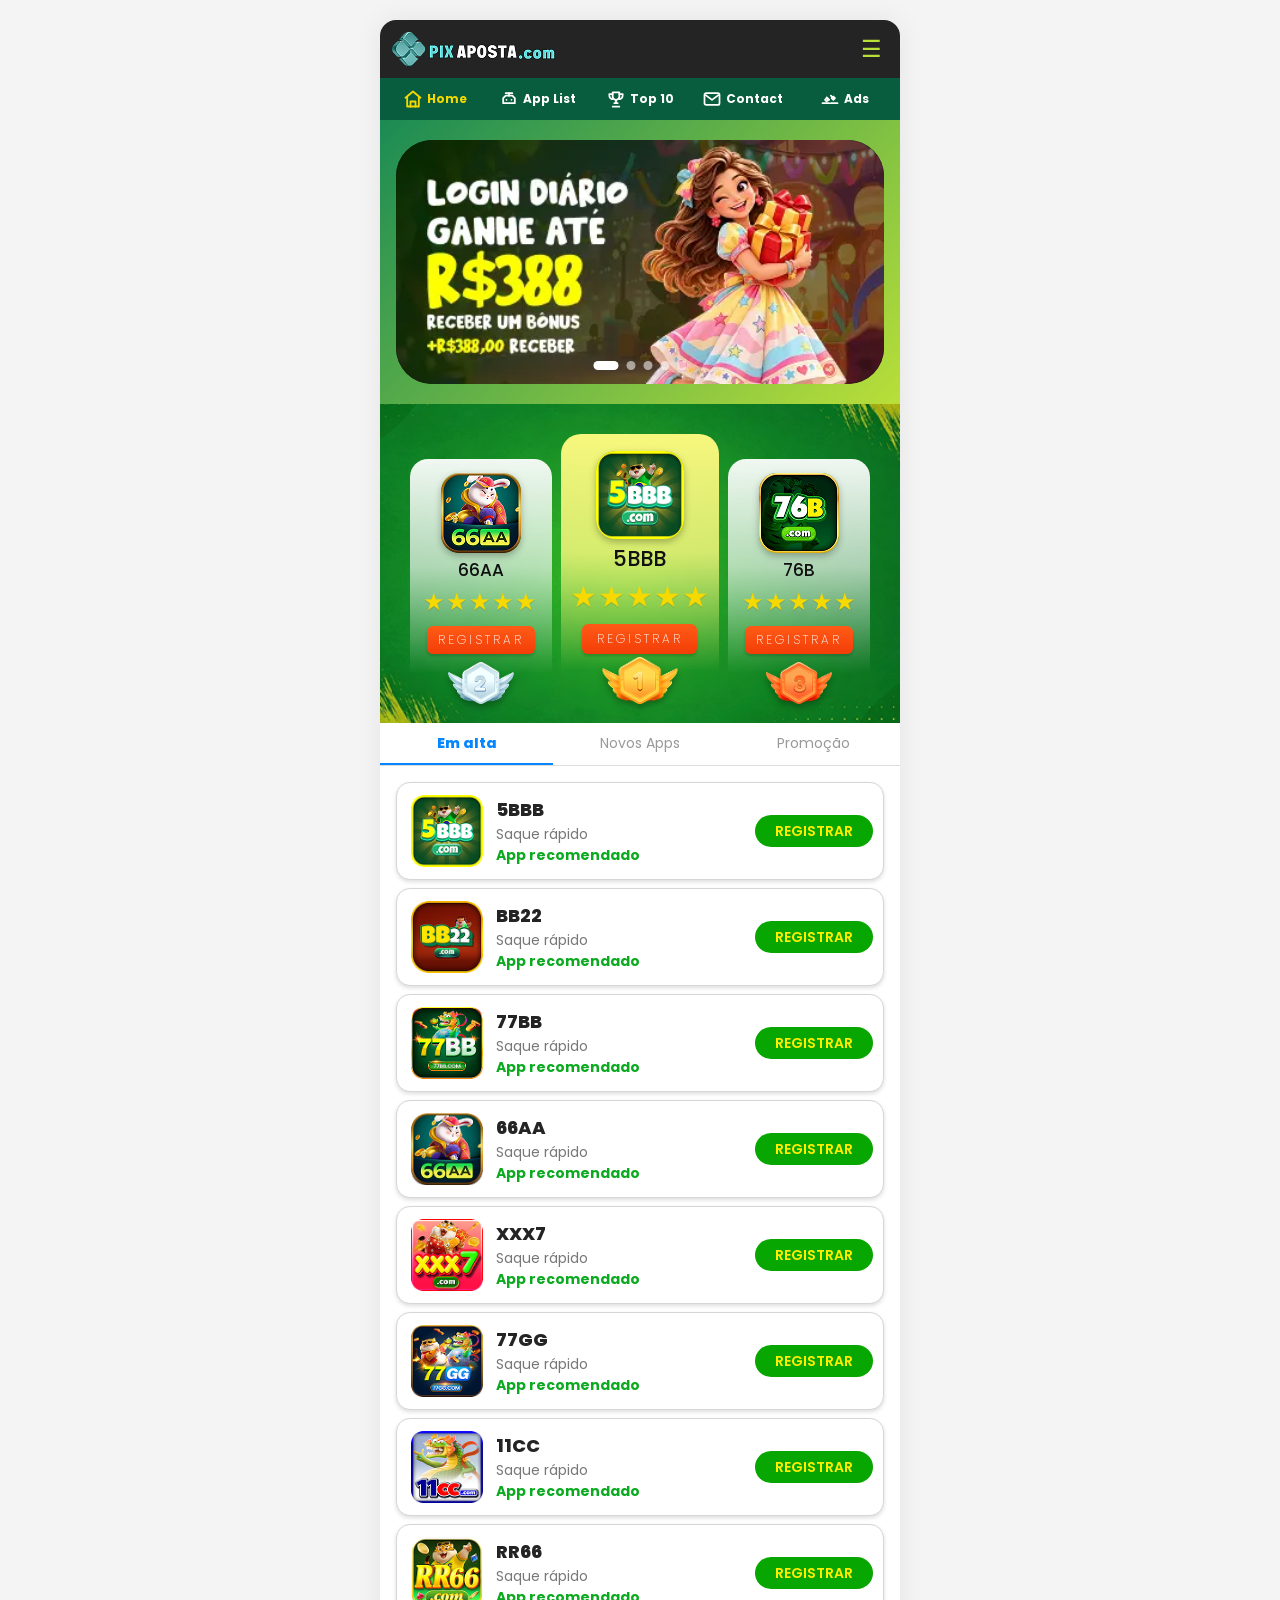
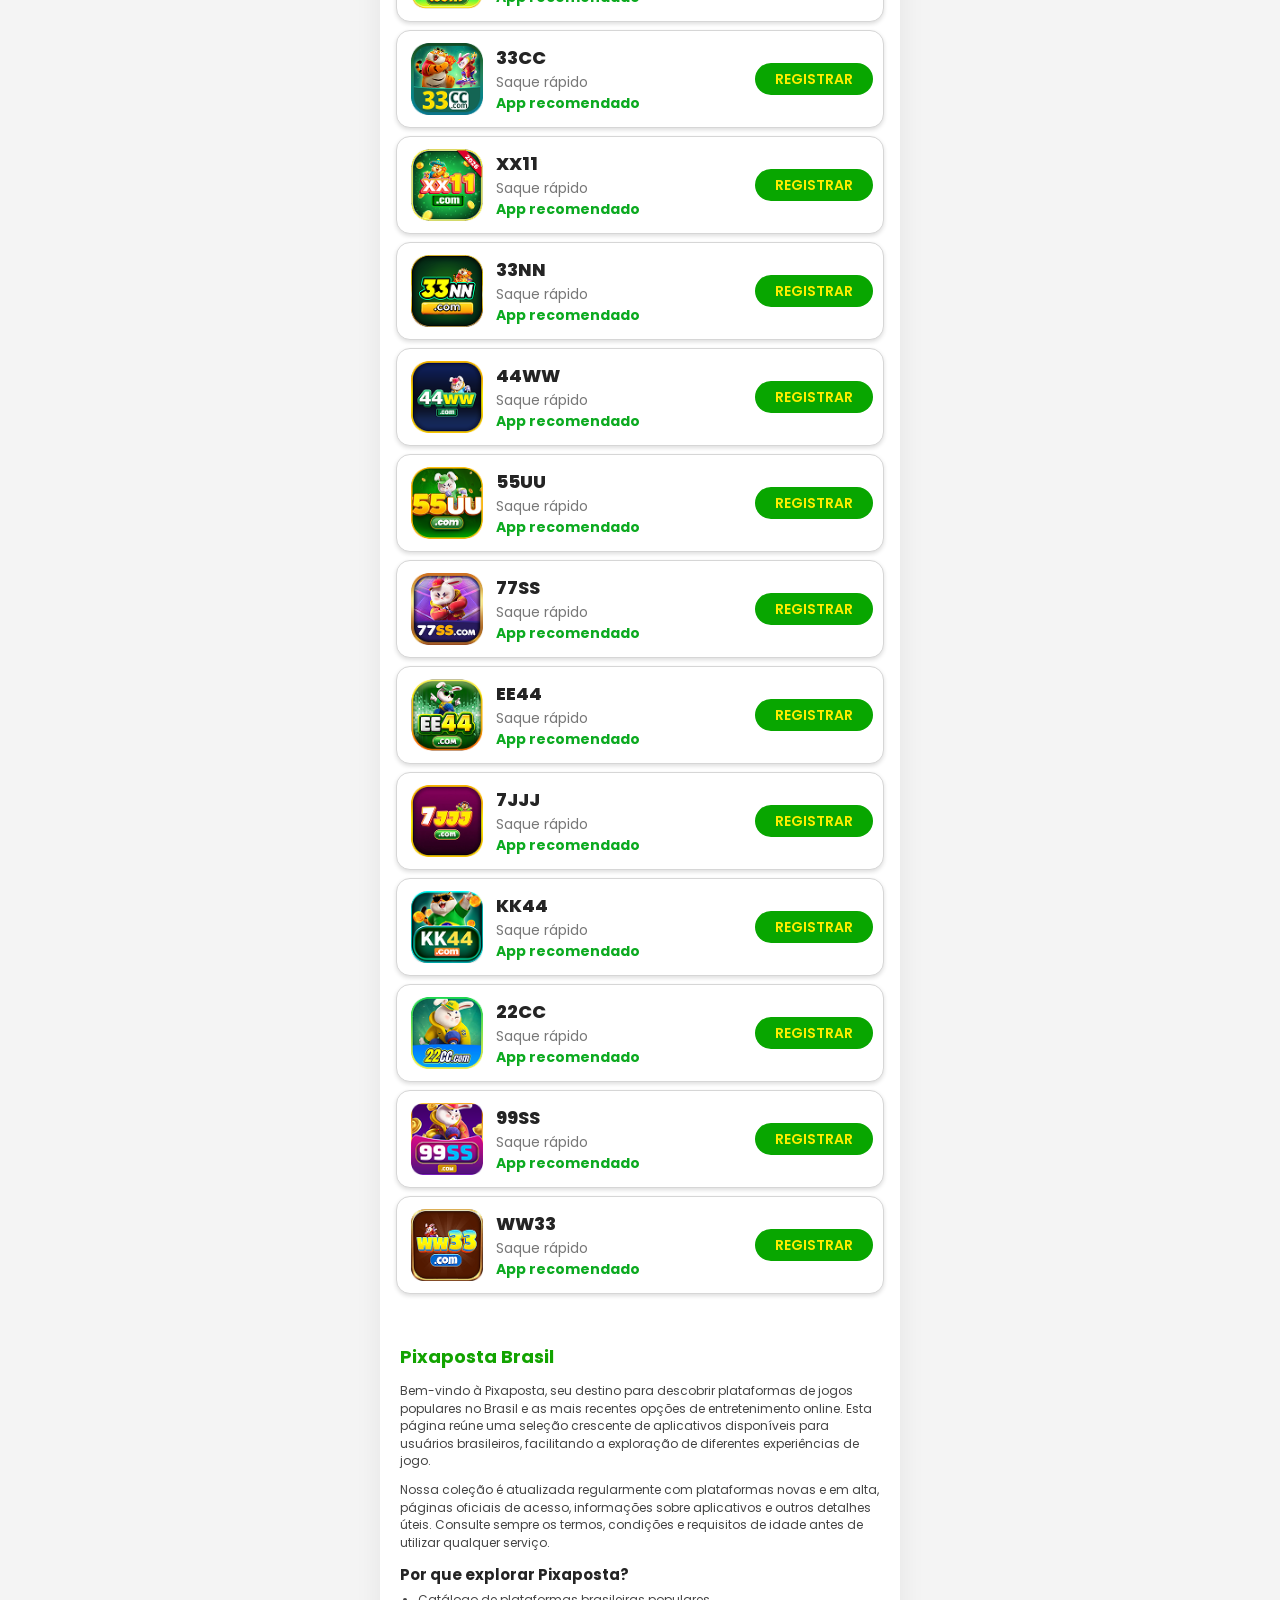
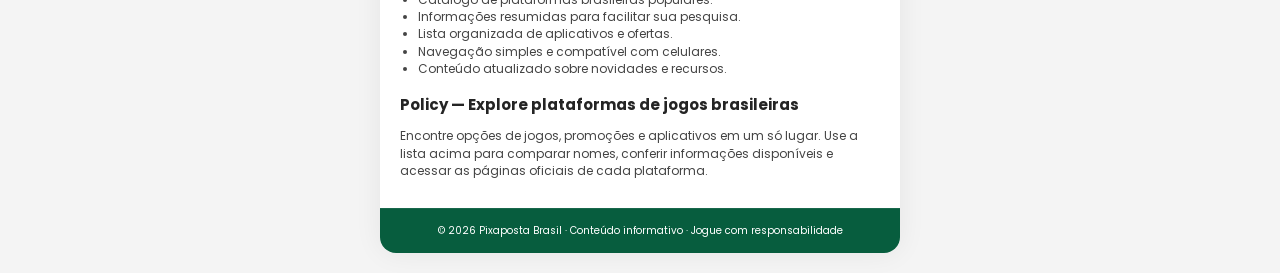
==== commit e5a3ed54: "remove" ====
--- a/index.html
+++ b/index.html
@@ -310,8 +310,7 @@
         <ul><li>Catálogo de plataformas brasileiras populares.</li><li>Informações resumidas para facilitar sua pesquisa.</li><li>Lista organizada de aplicativos e ofertas.</li><li>Navegação simples e compatível com celulares.</li><li>Conteúdo atualizado sobre novidades e recursos.</li></ul>
         <h3 id="policy">Policy — Explore plataformas de jogos brasileiras</h3>
         <p>Encontre opções de jogos, promoções e aplicativos em um só lugar. Use a lista acima para comparar nomes, conferir informações disponíveis e acessar as páginas oficiais de cada plataforma.</p>
-        <h3 id="terms">T&amp;C — Informações e publicidade</h3><p>Alguns links podem ser promocionais. Verifique sempre a legitimidade do serviço, os requisitos legais e as regras aplicáveis na sua região.</p>
-        <h3 id="faq">FAQ</h3><p><strong>Como usar esta página?</strong> Selecione uma categoria para visualizar os aplicativos correspondentes.</p><p><strong>Os links são oficiais?</strong> Confira sempre o endereço e os termos do serviço antes de continuar.</p><h3 id="contato">Contato</h3><p>Para dúvidas, sugestões ou correções de informações, entre em contato com a equipe Pixaposta.</p>
+        
     </section>
     <footer class="footer">© 2026 Pixaposta Brasil · Conteúdo informativo · Jogue com responsabilidade</footer>
     </main>
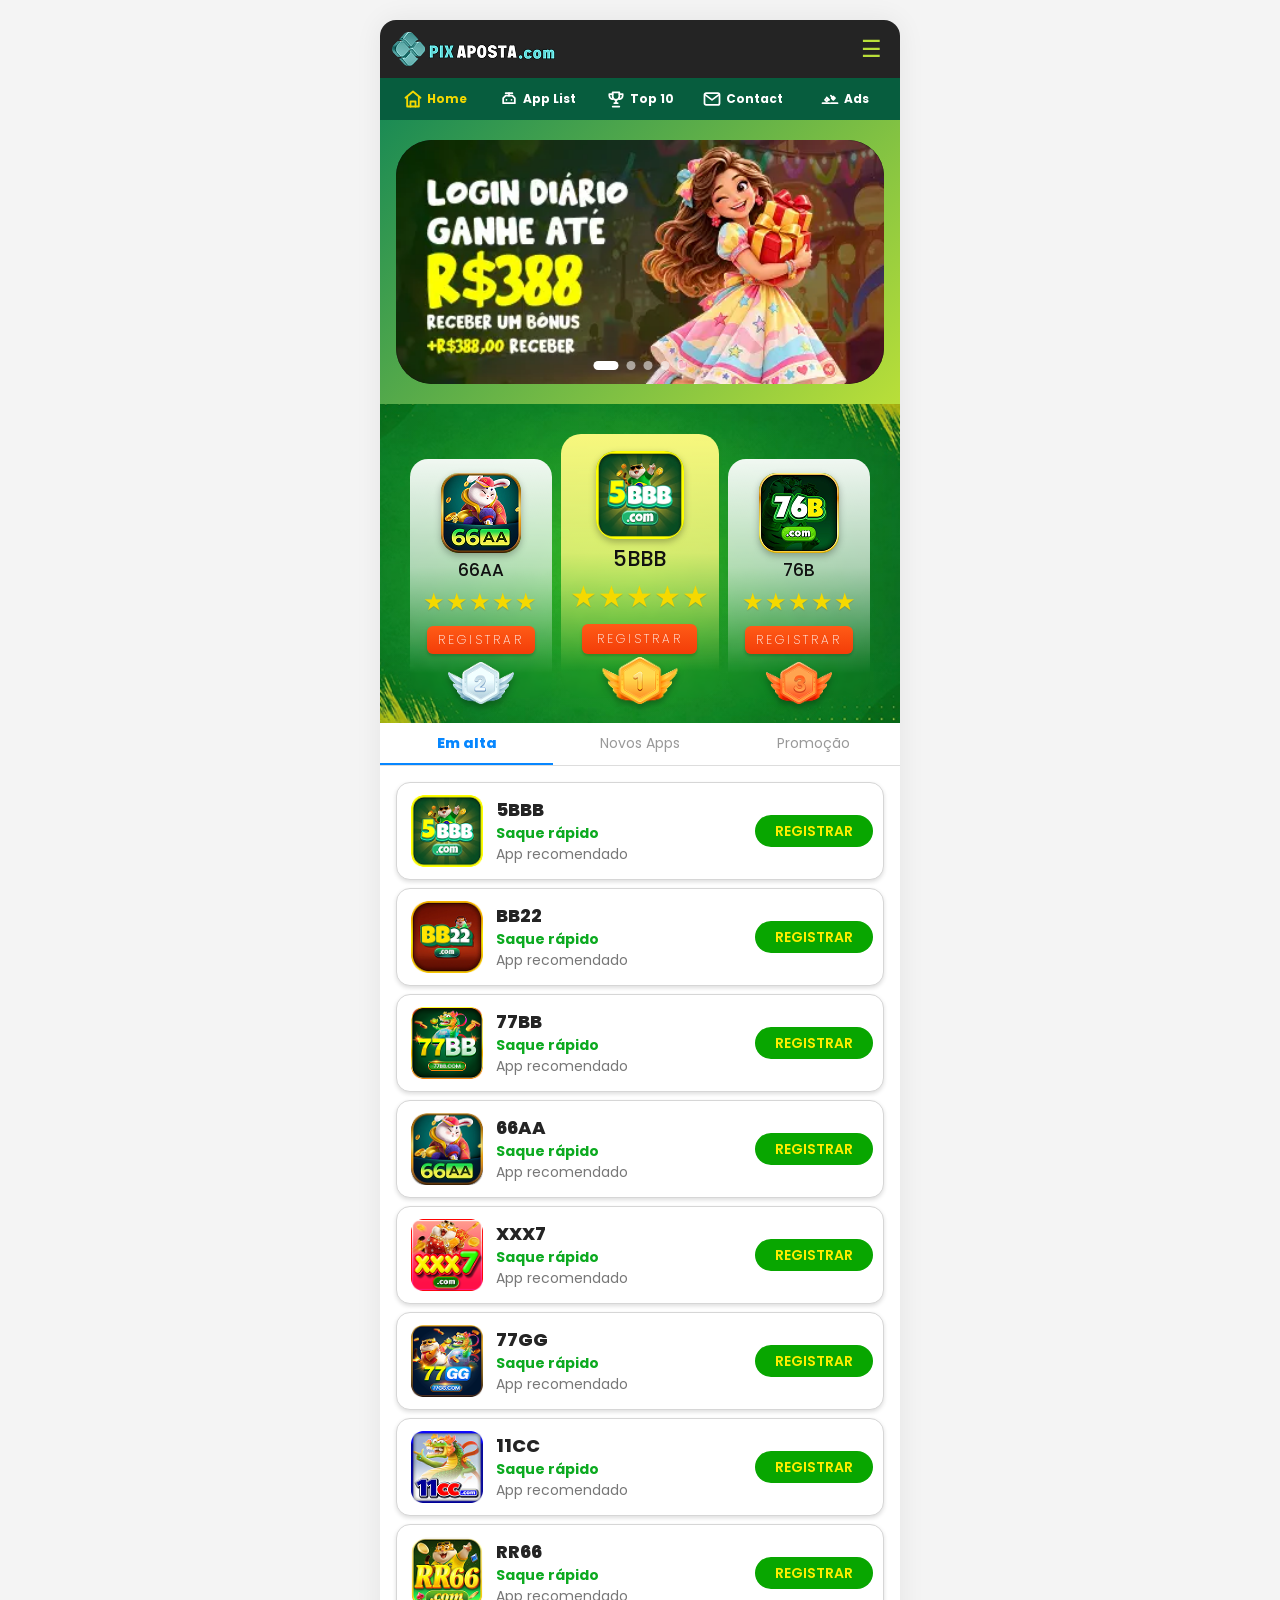
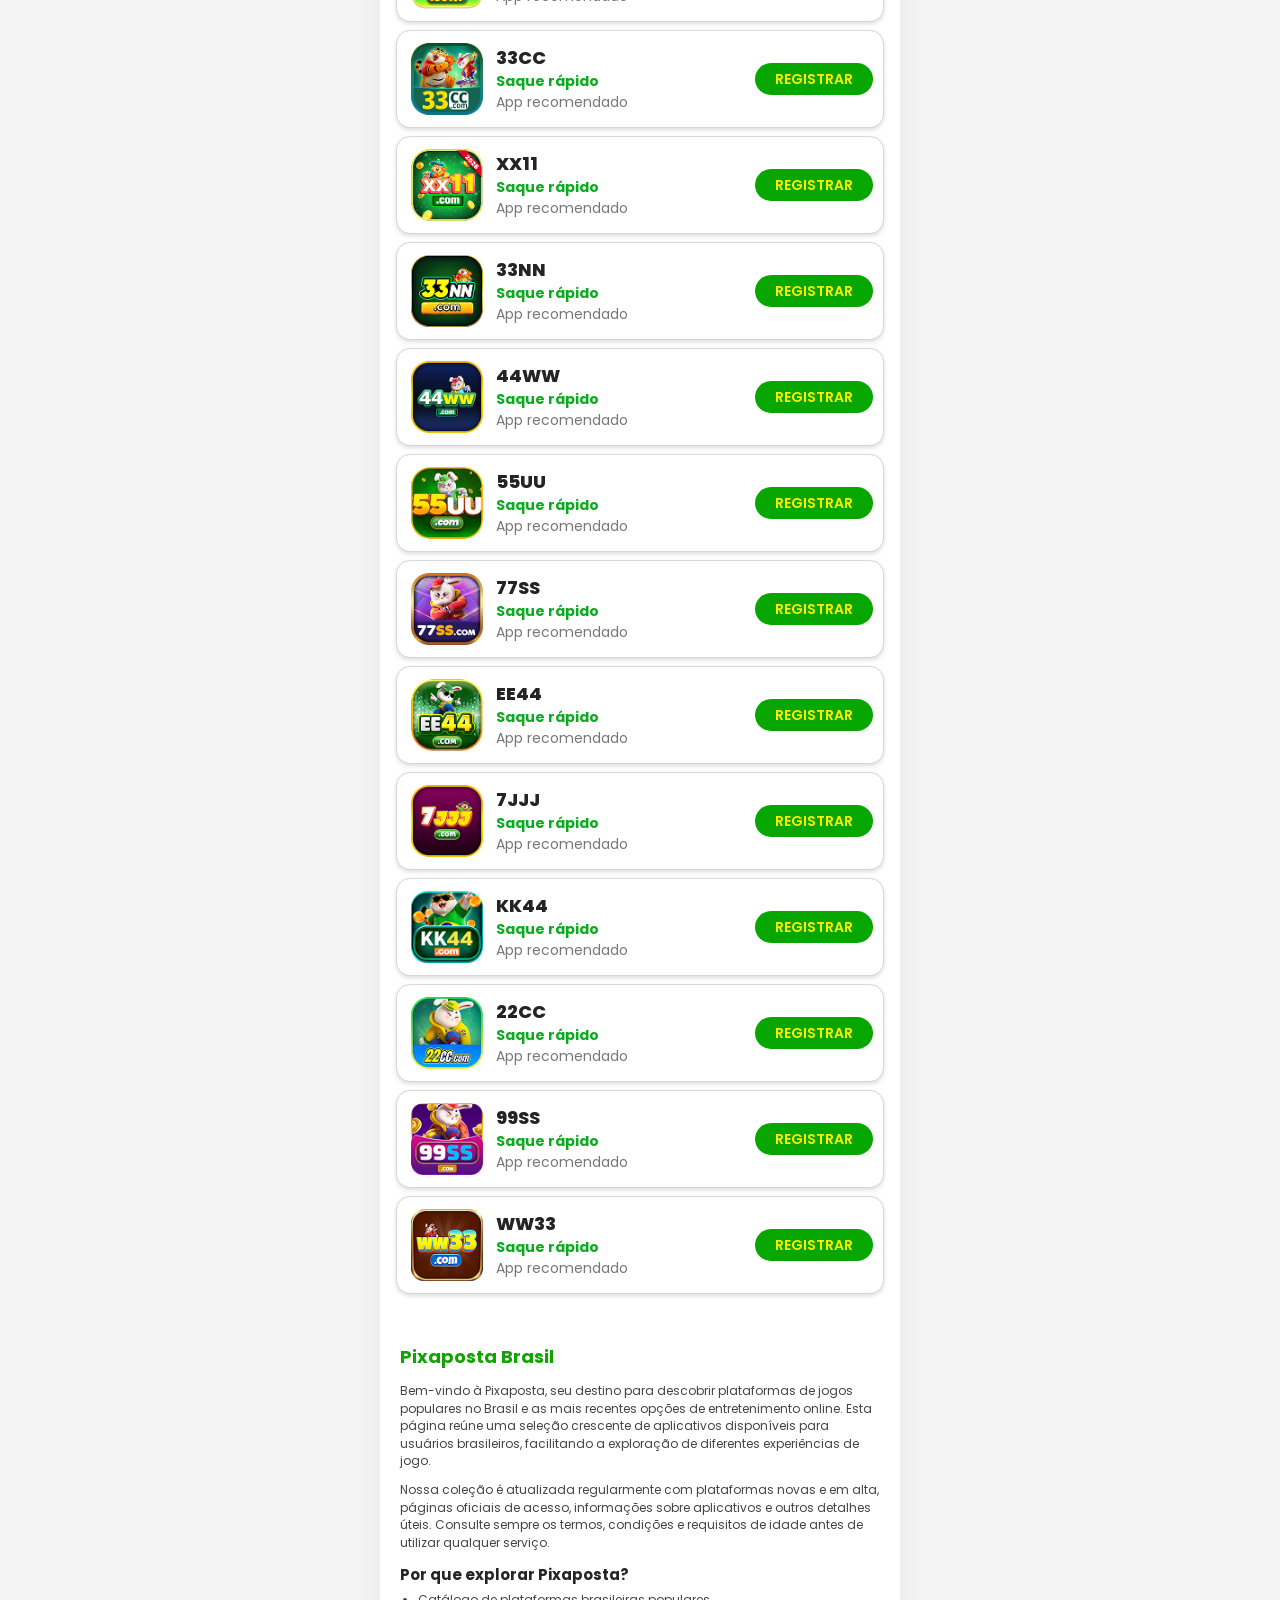
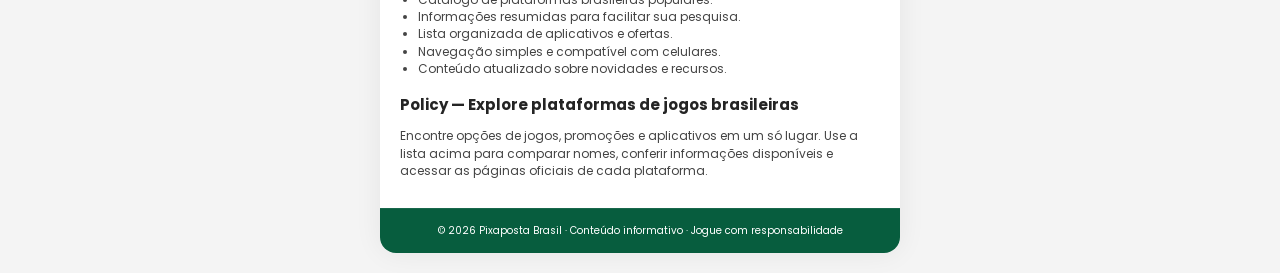
==== commit 2b129557: "ico" ====
--- a/index.html
+++ b/index.html
@@ -8,6 +8,12 @@
     <meta name="robots" content="index,follow,max-image-preview:large">
     <meta name="author" content="Pixaposta Brasil">
     <meta name="format-detection" content="telephone=no">
+    <!-- Standard favicon -->
+    <link rel="icon" type="image/png" sizes="32x32" href="favicon.ico">
+    <!-- <link rel="icon" type="image/png" sizes="16x16" href="favicon-16x16.png"> -->
+
+    <!-- Apple devices -->
+    <link rel="apple-touch-icon" sizes="180x180" href="apple-touch-icon.png">
     <link rel="canonical" href="https://example.com/">
     <meta property="og:type" content="website">
     <meta property="og:locale" content="pt_BR">
--- a/assets/css/style.css
+++ b/assets/css/style.css
@@ -313,12 +313,12 @@
   font-weight: 800;
   margin: 0;
 }
-.app-sub {
+.recommend {
   font-size: 9px;
   color: #777;
   margin: 1px 0;
 }
-.recommend {
+.app-sub {
   font-size: 9px;
   color: #0caa20;
   font-weight: 700;
@@ -405,7 +405,7 @@
   .recommend {
     font-size: 14px;
   }
-  .recommend {
+  .app-sub {
     margin: 0;
     }
 }
@@ -1276,7 +1276,7 @@
             width: 100%;
             max-width: 620px;
             margin: 0 auto;
-            padding: 18px 14px 24px;
+            padding: 18px 24px 24px;
             position: relative;
             overflow: hidden;
             background:var(--bg)
@@ -1331,9 +1331,9 @@
             grid-template-columns:
                 repeat(3, minmax(0, 1fr));
 
-            gap: 14px 12px;
-
-            width: 100%;
+            gap: 18px 16px;
+            width: 90%;
+            margin: 0 auto;
         }
 
 
@@ -1376,7 +1376,7 @@
         ========================================= */
 
         .platform-card__image-wrapper {
-            width: 100%;
+            width: 80%;
 
             aspect-ratio: 1 / 1;
 
